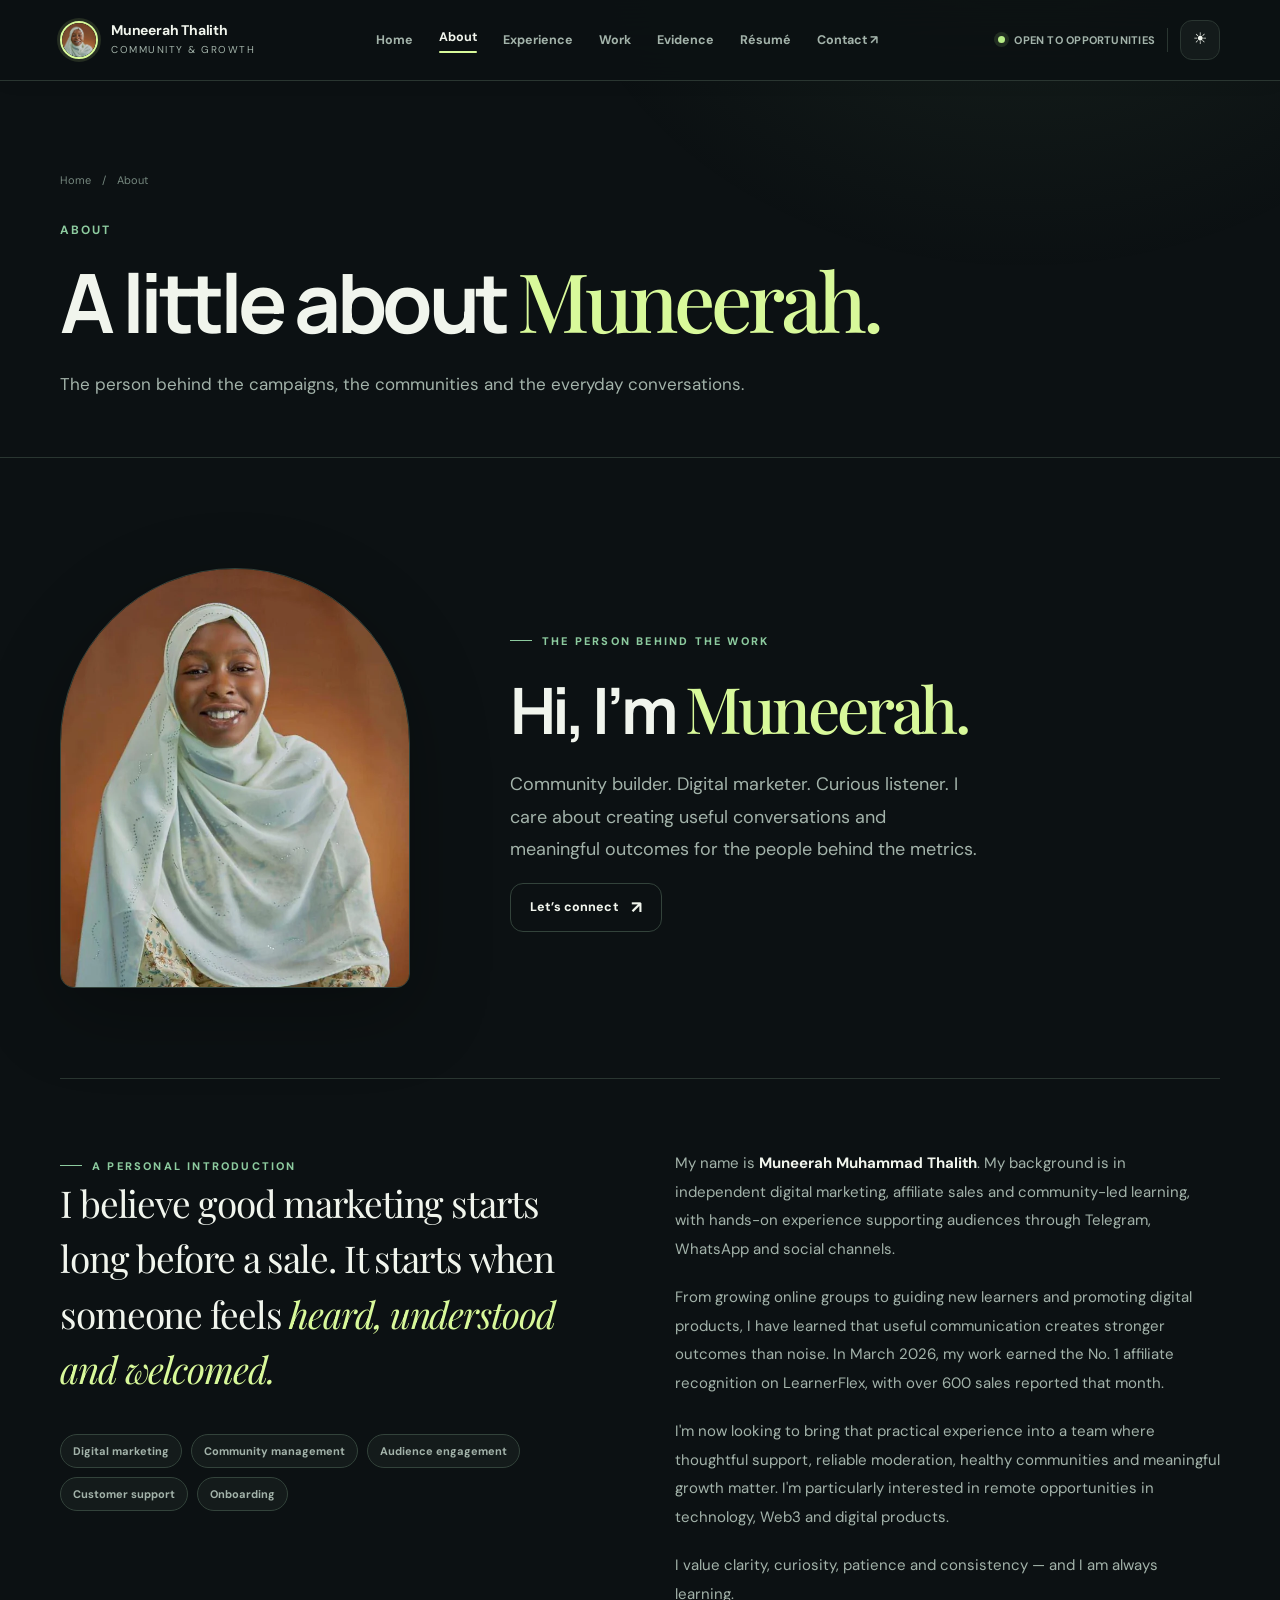
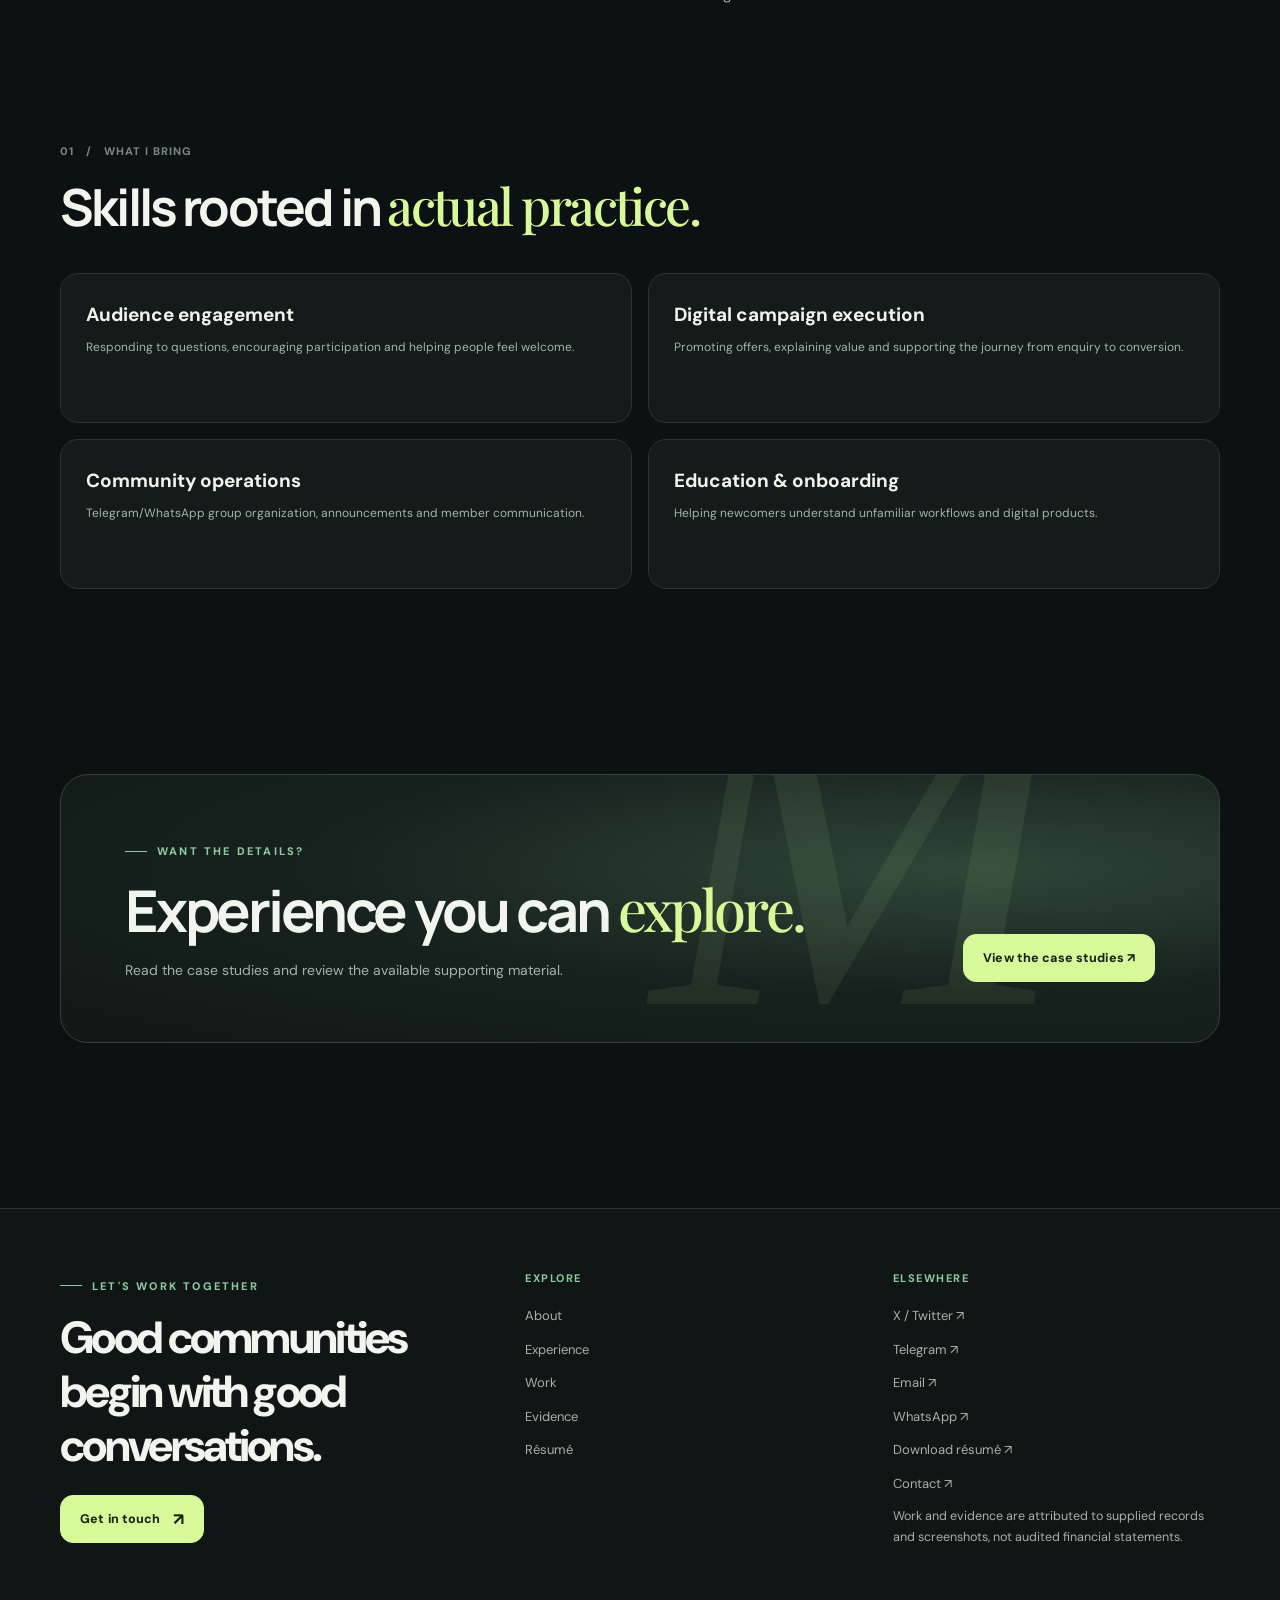
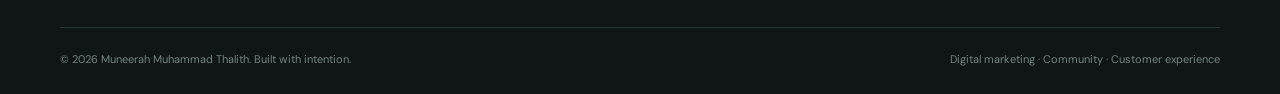
==== about/index.html @ 428f761d "feat: publish Muneerah portfolio with photo identity, contact details and evidence studio" ====
<!doctype html><html lang="en"><head><meta charset="utf-8"><meta name="viewport" content="width=device-width,initial-scale=1"><meta name="description" content="About Muneerah Muhammad Thalith, a community builder and digital marketer based in Nigeria."><meta name="theme-color" content="#0c1113"><meta name="author" content="Muneerah Muhammad Thalith"><link rel="canonical" href="https://muneerah-cv.vercel.app/about/"><meta property="og:title" content="About"><meta property="og:description" content="About Muneerah Muhammad Thalith, a community builder and digital marketer based in Nigeria."><meta property="og:type" content="website"><meta property="og:image" content="https://muneerah-cv.vercel.app/assets/media/muneerah-hero.webp"><meta name="twitter:card" content="summary_large_image"><meta name="twitter:site" content="@Dneerah_"><title>About · Muneerah Muhammad Thalith</title><link rel="icon" href="../assets/favicon-48.png" sizes="48x48" type="image/png"><link rel="icon" href="../assets/favicon-32.png" sizes="32x32" type="image/png"><link rel="apple-touch-icon" href="../assets/apple-touch-icon.png"><link rel="stylesheet" href="../assets/site.css"><script>(function(){try{var t=localStorage.getItem('muneerah-theme');if(t==='light'||t==='dark')document.documentElement.dataset.theme=t;}catch(e){}})()</script></head><body class=""><a class="skip" href="#main">Skip to content</a><header class="site-header"><nav class="nav container" aria-label="Main navigation"><a class="brand" href="../" aria-label="Muneerah, home"><span class="brand-icon"><img src="../assets/media/muneerah-avatar.webp" width="38" height="38" alt=""></span><span class="brand-copy"><strong>Muneerah Thalith</strong><span>Community & growth</span></span></a><div class="nav-links" id="menu-links" data-nav-links><a href="../" class="" >Home</a><a href="../about/" class="active" aria-current=page>About</a><a href="../experience/" class="" >Experience</a><a href="../work/" class="" >Work</a><a href="../evidence/" class="" >Evidence</a><a href="../resume/" class="" >Résumé</a><a href="../contact/">Contact ↗</a></div><div class="nav-actions"><span class="availability"><i class="dot" aria-hidden="true"></i> OPEN TO OPPORTUNITIES</span><span class="mini-divider"></span><button type="button" class="theme-toggle" aria-label="Switch theme" data-theme-toggle>☀</button><button type="button" class="menu-toggle" aria-label="Toggle navigation" aria-expanded="false" aria-controls="menu-links" data-menu-toggle>☰</button></div></nav></header><main id="main"><section class="page-head"><div class="container"><div class="breadcrumbs"><a href="../">Home</a><span>/</span><span>About</span></div><div class="page-kicker">About</div><h1>A little about <span class="serif highlight">Muneerah.</span></h1><p>The person behind the campaigns, the communities and the everyday conversations.</p></div></section><section class="section container"><div class="about-portrait-intro reveal"><img src="../assets/media/muneerah-portrait.webp" width="640" height="960" loading="lazy" alt="Muneerah Muhammad Thalith smiling in a light-colored hijab"><div><span class="eyebrow">The person behind the work</span><h2>Hi, I’m <span class="serif highlight">Muneerah.</span></h2><p>Community builder. Digital marketer. Curious listener. I care about creating useful conversations and meaningful outcomes for the people behind the metrics.</p><a href="../contact/" class="btn btn-ghost">Let’s connect <span class="arr">↗</span></a></div></div><div class="story-grid"><div class="reveal"><div class="eyebrow">A personal introduction</div><p class="story-large">I believe good marketing starts long before a sale. It starts when someone feels <em class="highlight">heard, understood and welcomed.</em></p><div class="pill-list"><span class="pill">Digital marketing</span><span class="pill">Community management</span><span class="pill">Audience engagement</span><span class="pill">Customer support</span><span class="pill">Onboarding</span></div></div><div class="story-text reveal"><p>My name is <strong style="color:var(--ink)">Muneerah Muhammad Thalith</strong>. My background is in independent digital marketing, affiliate sales and community-led learning, with hands-on experience supporting audiences through Telegram, WhatsApp and social channels.</p><p>From growing online groups to guiding new learners and promoting digital products, I have learned that useful communication creates stronger outcomes than noise. In March 2026, my work earned the No. 1 affiliate recognition on LearnerFlex, with over 600 sales reported that month.</p><p>I'm now looking to bring that practical experience into a team where thoughtful support, reliable moderation, healthy communities and meaningful growth matter. I'm particularly interested in remote opportunities in technology, Web3 and digital products.</p><p>I value clarity, curiosity, patience and consistency — and I am always learning.</p></div></div></section><section class="container section" style="padding-top:0"><div class="section-head reveal"><div><span class="section-index">01 &nbsp; / &nbsp; WHAT I BRING</span><h2>Skills rooted in <span class="serif highlight">actual practice.</span></h2></div></div><div class="fact-grid"><div class="fact reveal"><strong>Audience engagement</strong><p>Responding to questions, encouraging participation and helping people feel welcome.</p></div><div class="fact reveal"><strong>Digital campaign execution</strong><p>Promoting offers, explaining value and supporting the journey from enquiry to conversion.</p></div><div class="fact reveal"><strong>Community operations</strong><p>Telegram/WhatsApp group organization, announcements and member communication.</p></div><div class="fact reveal"><strong>Education & onboarding</strong><p>Helping newcomers understand unfamiliar workflows and digital products.</p></div></div></section><section class="section-tight container"><div class="banner reveal"><div><span class="eyebrow">Want the details?</span><h2>Experience you can <span class="serif highlight">explore.</span></h2><p>Read the case studies and review the available supporting material.</p></div><a href="../work/" class="btn btn-primary" >View the case studies ↗</a></div></section></main><footer class="site-footer"><div class="container"><div class="footer-top"><div><span class="eyebrow">Let's work together</span><div class="footer-big">Good communities begin with good conversations.</div><a href="../contact/" class="btn btn-primary" >Get in touch <span class="arr">↗</span></a></div><div class="footer-column"><strong>Explore</strong><a href="../about/">About</a><a href="../experience/">Experience</a><a href="../work/">Work</a><a href="../evidence/">Evidence</a><a href="../resume/">Résumé</a></div><div class="footer-column"><strong>Elsewhere</strong><a href="https://x.com/Dneerah_" target="_blank" rel="noopener noreferrer">X / Twitter ↗</a><a href="https://t.me/DNeerah" target="_blank" rel="noopener noreferrer">Telegram ↗</a><a href="mailto:contact@muneerah.page">Email ↗</a><a href="https://wa.me/2347049001254" target="_blank" rel="noopener noreferrer">WhatsApp ↗</a><a href="../assets/Muneerah-Muhammad-Thalith-Resume.pdf" download>Download résumé ↗</a><a href="../contact/">Contact ↗</a><p class="small">Work and evidence are attributed to supplied records and screenshots, not audited financial statements.</p></div></div><div class="footer-bottom"><span>© 2026 Muneerah Muhammad Thalith. Built with intention.</span><span>Digital marketing · Community · Customer experience</span></div></div></footer><script src="../assets/site.js" defer></script></body></html>
---- assets/site.css ----
@import url('https://fonts.googleapis.com/css2?family=DM+Sans:wght@400;500;600;700&family=Manrope:wght@400;500;600;700;800&family=Playfair+Display:ital,wght@0,500;0,600;1,500&display=swap');
:root{--bg:#0c1113;--panel:#141b1b;--panel2:#182221;--border:#2a3631;--border2:#33433b;--ink:#f1f5ed;--muted:#a3b3aa;--soft:#75877e;--mint:#d8f99a;--mint2:#8dcb9f;--mint-dark:#233327;--shadow:0 24px 80px rgba(0,0,0,.27);--r:22px;--max:1160px; color-scheme:dark}
:root[data-theme=light]{--bg:#f5f6f1;--panel:#fff;--panel2:#edf0e9;--border:#dfe6db;--border2:#cddacf;--ink:#1a2720;--muted:#506358;--soft:#65746b;--mint:#416c3d;--mint2:#547b5b;--mint-dark:#e5f1db;--shadow:0 20px 65px rgba(28,46,31,.07);color-scheme:light}
*{box-sizing:border-box}html{scroll-behavior:smooth}body{margin:0;background:var(--bg);color:var(--ink);font-family:'DM Sans',sans-serif;font-size:15.5px;line-height:1.65;-webkit-font-smoothing:antialiased;overflow-x:hidden}body::before{position:fixed;content:'';pointer-events:none;inset:0;z-index:-1;background:radial-gradient(ellipse 700px 550px at 80% -100px,rgba(135,194,124,.085),transparent 68%)}a{color:inherit;text-decoration:none}button,input,textarea{font:inherit}button{cursor:pointer}::selection{background:var(--mint);color:#182217}img{max-width:100%;display:block}button:focus-visible,a:focus-visible,input:focus-visible,textarea:focus-visible{outline:2px solid var(--mint);outline-offset:4px}.container{width:min(var(--max),calc(100% - 64px));margin:0 auto}.skip{position:absolute;transform:translateY(-140px);background:var(--mint);color:#142016;padding:12px 18px;z-index:99}.skip:focus{transform:translateY(0)}
.site-header{position:sticky;top:0;z-index:40;backdrop-filter:blur(22px);-webkit-backdrop-filter:blur(22px);background:color-mix(in srgb,var(--bg) 89%,transparent);border-bottom:1px solid var(--border)}.nav{height:80px;display:flex;align-items:center;justify-content:space-between;gap:24px}.brand{display:inline-flex;align-items:center;gap:13px;white-space:nowrap}.brand-icon{width:38px;height:38px;display:grid;place-items:center;background:var(--mint);color:#11190f;border-radius:11px;font-family:Georgia,serif;font-style:italic;font-weight:bold;font-size:27px;line-height:1}.brand-copy strong{display:block;font-size:14px;letter-spacing:-.2px;line-height:1.25}.brand-copy span{display:block;font-size:10px;color:var(--muted);letter-spacing:1.5px;text-transform:uppercase;margin-top:3px}.nav-links{display:flex;align-items:center;gap:26px}.nav-links a{color:var(--muted);font-size:12.5px;font-weight:700;transition:.25s}.nav-links a:hover,.nav-links a.active{color:var(--ink)}.nav-links a.active::after{content:'';display:block;height:2px;background:var(--mint);border-radius:10px;margin-top:3px}.nav-actions{display:flex;align-items:center;gap:12px}.theme-toggle,.menu-toggle{border:1px solid var(--border);background:var(--panel);color:var(--ink);height:40px;width:40px;display:grid;place-items:center;border-radius:12px;transition:.25s}.theme-toggle:hover,.menu-toggle:hover{border-color:var(--mint)}.menu-toggle{display:none}.availability{display:inline-flex;align-items:center;gap:9px;color:var(--muted);font-size:11px;font-weight:700;letter-spacing:.02em}.availability .dot{width:7px;height:7px;border-radius:50%;background:#b7ec87;box-shadow:0 0 0 4px rgba(177,231,129,.13)}.mini-divider{height:24px;width:1px;background:var(--border)}
.btn{display:inline-flex;align-items:center;justify-content:center;gap:12px;border-radius:13px;padding:13px 19px;min-height:47px;font-weight:800;font-size:12.5px;letter-spacing:.01em;border:1px solid var(--border);transition:transform .22s,border-color .22s,background .22s;white-space:nowrap}.btn:hover{transform:translateY(-2px)}.btn-primary{background:var(--mint);color:#172416;border-color:var(--mint)}.btn-ghost{background:transparent;color:var(--ink);border-color:var(--border2)}.btn-quiet{padding:8px 0;border:0;min-height:auto;color:var(--mint);background:none}.arr{font-size:17px;line-height:1}.eyebrow{font-size:11px;text-transform:uppercase;letter-spacing:2.2px;color:var(--mint2);font-weight:800;display:inline-flex;gap:10px;align-items:center}.eyebrow::before{content:'';width:22px;height:1px;background:currentColor}.num{font-variant-numeric:tabular-nums}.serif{font-family:'Playfair Display',Georgia,serif;font-weight:500;letter-spacing:-.05em}.dim{color:var(--muted)}.small{font-size:12.5px}.muted{color:var(--muted)}.stroke{border:1px solid var(--border)}.divider{height:1px;background:var(--border);width:100%}
h1,h2,h3,h4,p{margin-top:0}h1,h2,h3,h4{line-height:1.13;font-family:'Manrope',sans-serif;letter-spacing:-.055em;font-weight:700}h1{font-size:clamp(50px,7vw,102px)}h2{font-size:clamp(31px,4vw,54px)}h3{font-size:24px}p{color:var(--muted)}.section{padding:110px 0}.section-tight{padding:75px 0}.section-head{display:flex;align-items:end;justify-content:space-between;gap:24px;margin-bottom:37px}.section-head h2{margin:13px 0 0;max-width:690px}.section-head p{margin-bottom:0;max-width:350px}.section-index{font-size:11px;color:var(--soft);letter-spacing:1px;font-weight:800}.highlight{color:var(--mint)}
.hero{padding:70px 0 75px;position:relative}.hero-grid{display:grid;grid-template-columns:minmax(0,1.13fr) minmax(350px,.87fr);align-items:center;gap:70px}.hero-tag{display:inline-flex;align-items:center;gap:12px;background:var(--panel);border:1px solid var(--border);border-radius:999px;padding:9px 14px;font-size:11px;font-weight:700;color:var(--muted);margin-bottom:28px}.hero-tag .star{color:var(--mint);font-size:16px}.hero h1{margin:0 0 25px;max-width:730px;letter-spacing:-.078em;line-height:1.08}.hero h1 .serif{font-style:italic;font-weight:500}.hero p{font-size:17px;max-width:570px;line-height:1.8;margin:0 0 30px}.hero-cta{display:flex;flex-wrap:wrap;gap:12px}.hero-foot{display:flex;align-items:center;flex-wrap:wrap;gap:14px;margin-top:43px;color:var(--soft);font-size:11px;font-weight:700;letter-spacing:.04em}.hero-foot .line{width:35px;height:1px;background:var(--border2)}.hero-art{min-height:570px;position:relative;padding:20px 0 15px}.hero-frame{position:relative;height:490px;margin:35px auto 0;width:min(100%,430px);border-radius:240px 240px 21px 21px;border:1px solid var(--border2);background:radial-gradient(ellipse 70% 75% at 50% 30%,#334339 0%,#1e2a25 55%,#131b19 100%);overflow:hidden;box-shadow:var(--shadow)}:root[data-theme=light] .hero-frame{background:radial-gradient(ellipse 70% 80% at 50% 20%,#e2ede0,#cddfd1 80%)}.hero-frame:before{content:'';width:280px;height:280px;border:1px solid rgba(212,243,189,.16);border-radius:50%;position:absolute;left:50%;top:12%;transform:translateX(-50%)}.hero-frame:after{content:'';width:440px;height:440px;border:1px solid rgba(212,243,189,.1);border-radius:50%;position:absolute;left:50%;top:-2%;transform:translateX(-50%)}.art-monogram{position:absolute;left:50%;top:28%;transform:translate(-50%,-50%);font-family:Georgia,serif;font-size:285px;font-style:italic;letter-spacing:-30px;color:#cfefa3;text-shadow:0 18px 70px #151e1790;line-height:1}.hero-frame .art-caption{position:absolute;bottom:0;left:0;right:0;padding:72px 30px 32px;background:linear-gradient(transparent,#0b1717e8);z-index:3;color:white}.art-caption .art-label{font-size:10px;text-transform:uppercase;letter-spacing:2px;font-weight:800;color:#c2e3af}.art-caption b{text-align:right;margin-left:auto;font-size:30px;line-height:1.25;font-family:'Playfair Display',serif;font-weight:500;display:block;max-width:270px;margin-top:8px}.float-proof,.float-number{position:absolute;z-index:5;background:color-mix(in srgb,var(--panel) 97%,transparent);border:1px solid var(--border2);box-shadow:var(--shadow);border-radius:16px;padding:15px 18px}.float-proof{right:-18px;top:20px;width:195px}.float-number{bottom:-15px;left:-30px;width:190px}.float-proof span,.float-number span{display:block;font-size:9px;letter-spacing:1px;text-transform:uppercase;color:var(--muted);font-weight:800}.float-proof strong,.float-number strong{font-size:33px;line-height:1.25;font-weight:800;letter-spacing:-2px;display:block;color:var(--ink)}.float-proof small,.float-number small{display:block;font-size:10px;color:var(--soft)}
.stats-bar{display:grid;grid-template-columns:repeat(4,1fr);background:var(--panel);border:1px solid var(--border);border-radius:20px;overflow:hidden}.stat{padding:24px 26px;min-height:132px;border-right:1px solid var(--border)}.stat:last-child{border-right:0}.stat strong{font-size:35px;color:var(--ink);line-height:1.25;font-family:'Manrope',sans-serif;letter-spacing:-2px;display:block}.stat span{color:var(--muted);font-size:12px;display:block;margin-top:8px}.stat sup{color:var(--mint);font-size:12px;margin-left:4px}.stat .tip{color:var(--soft);font-size:10px;margin-top:3px}.pill-list{display:flex;gap:9px;flex-wrap:wrap}.pill{border:1px solid var(--border2);background:var(--panel);border-radius:99px;padding:7px 12px;color:var(--muted);font-size:11px;font-weight:700}.service-grid{display:grid;grid-template-columns:repeat(3,1fr);gap:15px}.service{background:var(--panel);border:1px solid var(--border);border-radius:var(--r);padding:29px;min-height:242px;transition:.25s}.service:hover{transform:translateY(-3px);border-color:var(--border2)}.service-icon{font-size:27px;color:var(--mint);font-weight:400;margin-bottom:23px}.service h3{font-size:20px;margin:0 0 10px}.service p{font-size:13px;margin:0}.service .n{font-size:10px;color:var(--soft);margin-top:27px;display:block}
.work-grid{display:grid;grid-template-columns:repeat(3,1fr);gap:17px}.project{background:var(--panel);border:1px solid var(--border);border-radius:22px;overflow:hidden;transition:.25s;display:block}.project:hover{border-color:var(--mint2);transform:translateY(-4px)}.project-visual{height:245px;position:relative;overflow:hidden;background:radial-gradient(circle at 65% 40%,#3b5646,#1c2824 70%);display:flex;align-items:center;justify-content:center}.project-visual .ghost-word{font-family:'Playfair Display',serif;font-size:clamp(58px,6vw,110px);letter-spacing:-.08em;color:rgba(215,247,157,.85);font-style:italic;white-space:nowrap}.project-visual .corner{position:absolute;top:16px;left:16px;background:#0c1514a8;border:1px solid #a6c4aa50;color:#e6f5dc;border-radius:30px;padding:5px 12px;font-size:9px;text-transform:uppercase;letter-spacing:1px;font-weight:700}.project-visual img{width:100%;height:100%;object-fit:cover;object-position:center 21%;filter:saturate(.83)}.project-visual.pale{background:linear-gradient(130deg,#dfebd6,#a1b7a7)}.project-visual.pale .ghost-word{color:#34473b}.project-visual.ink{background:radial-gradient(ellipse at 48% 30%,#324055,#15202c 75%)}.project-visual.ink .ghost-word{color:#bfd9f2}.project-body{padding:24px}.project-body h3{font-size:21px;margin:6px 0 10px}.project-body p{font-size:12.5px;line-height:1.7;min-height:64px;margin:0}.project-foot{display:flex;justify-content:space-between;gap:8px;align-items:center;margin-top:24px;font-size:10px;color:var(--muted);border-top:1px solid var(--border);padding-top:15px}.project-foot strong{font-size:13px;color:var(--mint)}.project-type{font-size:10px;letter-spacing:1.5px;color:var(--mint2);text-transform:uppercase;font-weight:800}
.timeline{border-top:1px solid var(--border)}.timeline-item{display:grid;grid-template-columns:170px 1fr 28px;gap:30px;padding:32px 0;border-bottom:1px solid var(--border)}.timeline-item .period{font-size:12px;color:var(--soft);margin-top:6px}.timeline-item h3{margin:0 0 7px;font-size:22px}.timeline-item p{margin:0 0 10px;font-size:13.5px;max-width:720px}.timeline-item .org{font-size:11px;color:var(--mint2);font-weight:800;letter-spacing:1px;text-transform:uppercase;margin-bottom:7px}.timeline-item .chev{font-size:19px;color:var(--soft)}
.banner{position:relative;border:1px solid var(--border2);border-radius:28px;overflow:hidden;background:radial-gradient(ellipse at 78% 35%,#314538 0%,#17221e 50%,#101816 100%);padding:60px 64px;display:flex;justify-content:space-between;gap:26px;align-items:end}.banner::before{content:'M';position:absolute;right:13%;top:-190px;color:rgba(219,250,165,.065);font-family:Georgia,serif;font-style:italic;font-size:500px;line-height:1;pointer-events:none}.banner>div{position:relative;z-index:1}.banner h2{max-width:680px;margin:16px 0;font-size:clamp(37px,4.5vw,61px)}.banner p{margin:0;max-width:580px;font-size:14px}.banner .btn{position:relative;z-index:2;flex-shrink:0}
.page-head{padding:90px 0 58px;border-bottom:1px solid var(--border);position:relative}.breadcrumbs{display:flex;align-items:center;gap:11px;font-size:11px;color:var(--soft);margin-bottom:32px}.breadcrumbs a:hover{color:var(--mint)}.page-head h1{font-size:clamp(44px,6.4vw,85px);margin:12px 0 20px;max-width:900px}.page-head p{font-size:17px;max-width:690px;margin:0;line-height:1.8}.page-head .page-kicker{color:var(--mint2);font-size:12px;letter-spacing:2px;font-weight:700;text-transform:uppercase}
.story-grid{display:grid;grid-template-columns:1fr 1fr;gap:70px;align-items:start}.story-large{font-size:clamp(24px,3vw,37px);font-family:'Playfair Display',serif;line-height:1.5;color:var(--ink);letter-spacing:-.03em}.story-text p{font-size:15px;line-height:1.9;margin-bottom:20px}.fact-grid{display:grid;grid-template-columns:repeat(2,1fr);gap:16px}.fact{border:1px solid var(--border);background:var(--panel);padding:25px;border-radius:18px;min-height:150px}.fact strong{font-size:19px;display:block;margin-bottom:8px}.fact p{font-size:12px;margin:0}.process{display:grid;grid-template-columns:repeat(4,1fr);gap:14px}.process .step{border-top:1px solid var(--border2);padding:25px 15px 20px 0}.process .step .count{font-size:11px;color:var(--mint);font-weight:800}.process .step h3{font-size:19px;margin:26px 0 12px}.process .step p{font-size:12px}.case-layout{display:grid;grid-template-columns:minmax(0,1fr) 275px;gap:70px;align-items:start}.case-main h2{font-size:30px;margin:32px 0 13px}.case-main h2:first-child{margin-top:0}.case-main p{font-size:15px;line-height:1.9}.case-aside{position:sticky;top:115px;background:var(--panel);border:1px solid var(--border);border-radius:19px;padding:24px}.case-aside dt{font-size:10px;text-transform:uppercase;color:var(--soft);letter-spacing:1.4px;font-weight:800;margin-top:22px}.case-aside dt:first-child{margin:0}.case-aside dd{margin:4px 0 0;font-size:13px;color:var(--ink)}.case-figure{margin:28px 0;background:var(--panel);border:1px solid var(--border);border-radius:20px;padding:14px;max-width:680px}.case-figure img{max-height:520px;object-fit:contain;margin:auto;border-radius:10px}.case-figure figcaption{font-size:11px;color:var(--soft);padding:11px 6px 2px}.insight{background:var(--panel2);border-left:3px solid var(--mint);border-radius:0 15px 15px 0;padding:21px 25px;margin:28px 0;font-size:14px;color:var(--ink)}
.filter-bar{display:flex;gap:8px;flex-wrap:wrap;margin-bottom:29px}.filter{border:1px solid var(--border);border-radius:11px;background:var(--panel);padding:9px 16px;font-size:12px;font-weight:800;color:var(--muted)}.filter[aria-pressed=true]{background:var(--mint);color:#172313;border-color:var(--mint)}.evidence-grid{display:grid;grid-template-columns:repeat(3,1fr);gap:17px}.evidence-card{overflow:hidden;border:1px solid var(--border);border-radius:20px;background:var(--panel);transition:.24s}.evidence-card:hover{transform:translateY(-3px);border-color:var(--mint2)}.evidence-card[hidden]{display:none}.evidence-art{height:258px;background:#222e2a;overflow:hidden;display:grid;place-items:center}.evidence-art img{width:100%;height:100%;object-fit:cover;object-position:center 22%}.evidence-art.contain img{object-fit:contain;padding:12px}.evidence-description{padding:19px}.evidence-description h3{font-size:17px;margin:6px 0}.evidence-description p{font-size:12px;line-height:1.7;min-height:41px;margin-bottom:12px}.evidence-description a{font-size:11px;color:var(--mint);font-weight:800}.lightbox{border:none;padding:0;background:rgba(7,16,13,.92);width:100vw;height:100vh;max-width:100vw;max-height:100vh;color:white}.lightbox::backdrop{background:rgba(5,11,10,.88)}.lightbox .lightbox-inner{display:grid;place-items:center;min-height:100%;padding:30px 20px}.lightbox img{width:auto;max-width:calc(100vw - 40px);height:auto;max-height:78vh;object-fit:contain}.lightbox .close{position:fixed;top:18px;right:24px;font-size:24px;background:#1b2d27;color:#fff;border:1px solid #456054;border-radius:12px;width:43px;height:43px}
.resume-grid{display:grid;grid-template-columns:minmax(0,1fr) 275px;gap:50px}.resume-panel{border:1px solid var(--border);border-radius:21px;padding:44px;background:var(--panel)}.resume-panel h2{font-size:30px;margin:0 0 7px}.resume-panel h3{font-size:16px;letter-spacing:-.02em}.resume-panel p{font-size:13px}.resume-block{padding:24px 0;border-bottom:1px solid var(--border)}.resume-block:last-child{border:0;padding-bottom:0}.resume-block .block-label{font-size:10px;letter-spacing:1.8px;color:var(--mint2);text-transform:uppercase;font-weight:800;margin-bottom:12px;display:block}.resume-list{margin:12px 0;padding-left:19px;color:var(--muted);font-size:13px;line-height:1.9}.resume-aside{position:sticky;top:114px}.resume-aside .aside-panel{background:var(--panel);border:1px solid var(--border);border-radius:19px;padding:24px}.resume-aside p{font-size:12px}.resume-aside .btn{width:100%;margin-bottom:10px}.resume-aside .notice{font-size:11px;color:var(--soft);margin-top:12px}.contact-layout{display:grid;grid-template-columns:1fr 1fr;gap:50px}.contact-options{display:grid;gap:13px}.contact-option{display:flex;justify-content:space-between;align-items:center;gap:15px;border:1px solid var(--border);background:var(--panel);padding:24px;border-radius:17px}.contact-option h3{font-size:18px;margin:0 0 6px}.contact-option p{font-size:12px;margin:0}.contact-option .arrow{color:var(--mint);font-size:24px}.card-form{background:var(--panel);border:1px solid var(--border);padding:30px;border-radius:22px}.field{display:flex;flex-direction:column;gap:7px;margin-bottom:17px}.field label{font-weight:700;font-size:12px}.field input,.field textarea{background:var(--bg);border:1px solid var(--border);border-radius:10px;padding:13px 14px;color:var(--ink);width:100%}.field textarea{resize:vertical;min-height:132px}.field-note{font-size:11px;color:var(--soft)}.copy-note{font-size:11px;color:var(--mint);min-height:18px;margin-top:10px}
.site-footer{border-top:1px solid var(--border);padding:60px 0 26px;margin-top:90px;background:color-mix(in srgb,var(--panel) 55%,transparent)}.footer-top{display:grid;grid-template-columns:1.3fr 1fr 1fr;gap:40px;padding-bottom:67px}.footer-big{font-size:45px;line-height:1.2;letter-spacing:-.06em;font-weight:800;max-width:360px;margin:16px 0 22px}.footer-column strong{font-size:11px;letter-spacing:1.5px;text-transform:uppercase;color:var(--mint2);display:block;margin-bottom:18px}.footer-column a{font-size:13px;color:var(--muted);display:block;margin-bottom:12px}.footer-column a:hover{color:var(--mint)}.footer-bottom{padding-top:22px;border-top:1px solid var(--border);display:flex;justify-content:space-between;gap:25px;color:var(--soft);font-size:11px}.footer-bottom a:hover{color:var(--ink)}
.reveal{opacity:1;transform:none;transition:opacity .68s,transform .68s}.reveal.visible{opacity:1;transform:none}.anchor{scroll-margin-top:110px}
@media(max-width:1040px){.nav-links{gap:15px}.availability{display:none}.hero-grid{gap:30px}.hero h1{font-size:clamp(55px,6.7vw,90px)}.float-proof{right:-12px}.float-number{left:-12px}}
@media(max-width:840px){.container{width:min(var(--max),calc(100% - 38px))}.nav{height:68px}.nav-links{display:none;position:absolute;top:68px;left:0;right:0;background:var(--bg);border-bottom:1px solid var(--border);padding:18px 22px 25px;flex-direction:column;align-items:stretch;gap:0;box-shadow:var(--shadow)}.nav-links.is-open{display:flex}.nav-links a{padding:11px 5px}.nav-links a.active::after{display:none}.menu-toggle{display:grid}.nav-actions .mini-divider{display:none}.hero-grid{grid-template-columns:1fr}.hero{padding:62px 0 47px}.hero h1{font-size:clamp(55px,10.5vw,88px);max-width:760px}.hero-art{display:none}.stats-bar{grid-template-columns:repeat(2,1fr)}.stat:nth-child(2){border-right:0}.stat:nth-child(-n+2){border-bottom:1px solid var(--border)}.work-grid{grid-template-columns:repeat(2,1fr)}.service-grid{grid-template-columns:repeat(2,1fr)}.process{grid-template-columns:repeat(2,1fr)}.story-grid,.contact-layout,.resume-grid,.case-layout{grid-template-columns:1fr;gap:30px}.resume-aside,.case-aside{position:static}.footer-top{grid-template-columns:1.2fr 1fr}.footer-column:last-child{grid-column:1/-1}.evidence-grid{grid-template-columns:repeat(2,1fr)}.section{padding:77px 0}.banner{padding:48px 35px}.banner h2{font-size:40px}.page-head{padding:70px 0 50px}}
@media(max-width:580px){body{font-size:14px}.brand-copy strong{font-size:12px}.brand-copy span{font-size:8px}.brand-icon{width:34px;height:34px;font-size:23px}.nav-actions{gap:8px}.theme-toggle,.menu-toggle{width:36px;height:36px}.hero{padding:43px 0}.hero-tag{font-size:9px}.hero h1{font-size:clamp(49px,13vw,71px);line-height:1.04;letter-spacing:-.075em;margin-bottom:22px}.hero p{font-size:15px;line-height:1.8}.hero-cta .btn{flex:1;padding:12px 13px;font-size:11px}.hero-foot{margin-top:25px;font-size:10px}.stats-bar{border-radius:15px}.stat{padding:22px 16px;min-height:112px}.stat strong{font-size:31px}.stat span{font-size:10.5px}.section{padding:64px 0}.section-tight{padding:52px 0}.section-head{align-items:start;flex-direction:column;gap:12px;margin-bottom:25px}.section-head h2{font-size:36px}.section-head p{font-size:13px}.work-grid,.service-grid,.process,.evidence-grid,.fact-grid{grid-template-columns:1fr}.project-visual{height:240px}.project-body{padding:21px}.service{min-height:unset}.timeline-item{grid-template-columns:1fr 20px;gap:10px;padding:25px 0}.timeline-item .period{grid-column:1/-1}.timeline-item h3{font-size:18px}.banner{padding:35px 25px;align-items:start;flex-direction:column;border-radius:19px}.banner h2{font-size:37px}.page-head{padding:50px 0 38px}.page-head h1{font-size:clamp(43px,11vw,62px)}.page-head p{font-size:15px}.story-large{font-size:27px}.resume-panel{padding:24px 20px}.resume-panel h2{font-size:24px}.contact-option{padding:19px}.card-form{padding:22px}.footer-top{grid-template-columns:1fr;gap:20px;padding-bottom:42px}.footer-column:last-child{grid-column:initial}.footer-big{font-size:37px}.site-footer{padding-top:45px;margin-top:60px}.footer-bottom{flex-direction:column;gap:5px}.case-figure{margin:24px -5px}.case-aside{padding:18px}.evidence-art{height:290px}}
@media(prefers-reduced-motion:reduce){*,*:before,*:after{scroll-behavior:auto!important;transition:none!important;animation:none!important}.reveal{opacity:1;transform:none}}
@media print{.site-header,.site-footer,.resume-aside,.banner,.breadcrumbs,.hero-cta,.no-print{display:none!important}body{background:white;color:#111;font-size:11pt}p,.dim,.muted,.resume-list{color:#333!important}.container{width:100%!important}.page-head{padding:0 0 20px}.page-head h1{font-size:28pt}.resume-grid{display:block}.resume-panel{padding:0;border:0;background:white}.resume-block{break-inside:avoid}.section{padding:30px 0}.resume-panel h2{font-size:19pt}}

/* Portrait-led identity pass, 2026 */
.hero-portrait{position:absolute;inset:0;width:100%;height:100%;object-fit:cover;object-position:center 32%;filter:saturate(.91)}
.hero-frame:before,.hero-frame:after{content:none}
.hero-frame{background:#5a3428;isolation:isolate}
.hero-frame .art-caption{background:linear-gradient(transparent,rgba(6,22,17,.92));padding-top:112px}
.hero-art .float-proof,.hero-art .float-number{backdrop-filter:blur(10px)}
.about-portrait-intro{display:grid;grid-template-columns:minmax(260px,350px) 1fr;align-items:center;gap:clamp(35px,8vw,100px);padding:0 0 90px;margin-bottom:70px;border-bottom:1px solid var(--border)}
.about-portrait-intro img{width:100%;height:420px;object-fit:cover;object-position:center 28%;border-radius:200px 200px 16px 16px;border:1px solid var(--border2);box-shadow:var(--shadow)}
.about-portrait-intro h2{font-size:clamp(36px,5vw,74px);margin:22px 0}
.about-portrait-intro p{max-width:470px;font-size:18px;line-height:1.8}
.resume-intro{display:flex;align-items:center;gap:18px;margin-bottom:8px}
.resume-intro img{width:78px;height:78px;object-fit:cover;object-position:center 27%;border-radius:18px;border:1px solid var(--border2)}
.resume-intro h2{margin:8px 0 0}
.resume-aside .btn{width:100%;margin-bottom:9px;white-space:normal;text-align:center}
.contact-portrait{display:flex;gap:16px;align-items:center;padding:18px 0 26px;margin-bottom:24px;border-bottom:1px solid var(--border)}
.contact-portrait img{border-radius:50%;width:86px;height:86px;object-fit:cover;object-position:center 25%;border:2px solid var(--border2)}
.contact-portrait p{margin:6px 0 0;font-size:13px}
@media(max-width:840px){.hero-art{display:block;min-height:425px;max-width:490px;margin:3px auto 10px;width:100%;padding:0}.hero-frame{height:380px;width:min(83%,340px);margin:12px auto 0}.float-proof{right:0;top:0}.float-number{left:0;bottom:6px}.about-portrait-intro{grid-template-columns:1fr 1.2fr;gap:26px}}
@media(max-width:580px){.hero-art{min-height:365px;margin-top:3px}.hero-frame{height:330px;width:74%;border-radius:170px 170px 19px 19px}.hero-frame .art-caption{padding:67px 16px 20px}.art-caption b{font-size:20px}.hero-art .float-proof,.hero-art .float-number{width:138px;padding:11px}.float-proof strong,.float-number strong{font-size:25px}.float-proof span,.float-number span{font-size:8px}.about-portrait-intro{display:flex;flex-direction:column;align-items:stretch;margin-bottom:45px;padding-bottom:48px}.about-portrait-intro img{height:400px;max-width:320px;margin:auto}.resume-intro img{height:60px;width:60px}.resume-intro{gap:12px}.resume-intro h2{font-size:24px}}
@media print{.resume-intro img{display:none}}

/* 2026 portfolio refinement: photo identity, soft ambiance, proof-led interactions */
.brand-icon{background:transparent;overflow:hidden;border:2px solid var(--mint);border-radius:50%;box-shadow:0 0 0 3px color-mix(in srgb,var(--mint) 12%,transparent)}
.brand-icon img{display:block;width:100%;height:100%;object-fit:cover;object-position:center 39%;border-radius:50%}
.site-header{box-shadow:0 2px 20px #00000009}
.hero::before{content:"";position:absolute;top:-120px;right:-30px;width:520px;height:520px;pointer-events:none;background:radial-gradient(circle at 50% 50%,rgba(180,233,134,.07),transparent 68%);filter:blur(26px);animation:ambient-drift 12s ease-in-out infinite alternate}
.hero-frame{transition:transform .55s cubic-bezier(.2,.75,.2,1),box-shadow .55s;will-change:transform}
.hero-art:hover .hero-frame{transform:translateY(-8px);box-shadow:0 25px 72px #0004}
.hero-art .float-proof,.hero-art .float-number{animation:soft-float 7s ease-in-out infinite}
.hero-art .float-number{animation-delay:-2.6s}
.hero-text-link{display:inline-block;margin-top:22px;color:var(--muted);font-size:13px;text-underline-offset:5px}.hero-text-link span{color:var(--mint);font-weight:800;text-decoration:underline}
.service,.project,.evidence-card,.contact-option{position:relative;transition:transform .35s ease,border-color .35s ease,box-shadow .35s ease}
.service:hover,.project:hover,.evidence-card:hover{transform:translateY(-6px)}
.evidence-card:hover{box-shadow:var(--shadow);border-color:var(--border2)}
.evidence-art img{transition:transform .55s cubic-bezier(.2,.75,.2,1)}.evidence-card:hover .evidence-art img{transform:scale(1.025)}
.evidence-action{display:flex;align-items:center;justify-content:space-between;gap:30px;padding:27px 30px;margin-top:30px;border:1px solid var(--border);border-radius:20px;background:var(--panel)}
.evidence-action strong{font-size:19px}.evidence-action p{margin:7px 0 0;font-size:13px;max-width:590px}
.mini-testimonial{display:flex;align-items:center;gap:22px;padding-top:38px;padding-bottom:18px;border-top:1px solid var(--border)}
.mini-testimonial .mini-quote{font-size:68px;font-family:Georgia,serif;color:var(--mint);line-height:.8}.mini-testimonial p{font-size:18px;font-family:Georgia,serif;color:var(--ink);margin:0 0 6px}.mini-testimonial span:not(.mini-quote){font-size:9px;font-weight:700;color:var(--muted);letter-spacing:1.5px}.mini-testimonial a{margin-left:auto;font-size:12px;font-weight:800;color:var(--mint);white-space:nowrap}
.studio-grid{display:grid;grid-template-columns:minmax(0,1.15fr) minmax(280px,.75fr);gap:42px;align-items:start}
.studio-panel,.studio-guide{border:1px solid var(--border);border-radius:23px;padding:33px;background:var(--panel)}
.studio-panel .eyebrow,.studio-guide .eyebrow{color:var(--mint)}
.upload-zone{border:1.5px dashed color-mix(in srgb,var(--mint) 45%,var(--border));border-radius:16px;padding:35px 22px;text-align:center;position:relative;margin:16px 0 25px;background:color-mix(in srgb,var(--mint) 5%,transparent);transition:.2s}
.upload-zone.dragging{background:color-mix(in srgb,var(--mint) 17%,transparent);border-color:var(--mint)}
.upload-zone input[type=file]{position:absolute;inset:0;opacity:0;cursor:pointer;width:100%;height:100%}
.upload-zone strong,.upload-zone span{display:block;pointer-events:none}.upload-zone strong{font-size:18px;color:var(--ink)}.upload-zone span{margin:9px auto 0;font-size:12px;color:var(--muted);max-width:390px}
.studio-preview{margin:0 0 22px;overflow:hidden;border-radius:13px;border:1px solid var(--border);max-height:500px;background:#0c1113}.studio-preview img{display:block;max-height:500px;max-width:100%;width:auto;margin:auto;object-fit:contain}
.studio-label{margin:27px 0 20px}.studio-fields{display:grid;gap:17px;margin-bottom:24px}.studio-fields label{font-size:12px;color:var(--muted);font-weight:750;display:grid;gap:7px}
.studio-fields input,.studio-fields textarea,.studio-fields select{width:100%;font:inherit;color:var(--ink);background:var(--bg);border:1px solid var(--border);border-radius:10px;padding:13px 14px;outline:none;resize:vertical}
.studio-fields input:focus,.studio-fields textarea:focus,.studio-fields select:focus{border-color:var(--mint)}
.studio-guide{position:sticky;top:110px}.studio-guide h3{font-size:27px;letter-spacing:-1px;margin:18px 0}.studio-guide p,.studio-guide li{font-size:14px;line-height:1.8}.studio-guide ol{padding-left:20px;margin:16px 0 28px}.studio-guide li{margin:10px 0}.studio-guide code{font-size:12px;background:var(--bg);padding:3px 5px;border-radius:4px;color:var(--mint)}.studio-guide .btn{margin-top:10px}
#studio-results{display:flex;gap:10px;flex-wrap:wrap;margin-top:19px}#studio-results[hidden]{display:none}
@keyframes soft-float{0%,100%{transform:translateY(0)}50%{transform:translateY(-9px)}}
@keyframes ambient-drift{from{transform:translate(-32px,25px) scale(.96)}to{transform:translate(35px,-15px) scale(1.08)}}
@media(max-width:880px){.studio-grid{grid-template-columns:1fr}.studio-guide{position:static}.evidence-action{flex-wrap:wrap}.mini-testimonial{flex-wrap:wrap}.mini-testimonial a{margin-left:0}}
@media(max-width:540px){.hero::before{width:250px;height:280px;right:0}.studio-panel,.studio-guide{padding:23px}.evidence-action{padding:21px}.evidence-action .btn{width:100%}.mini-testimonial p{font-size:16px}.mini-testimonial{gap:14px}.hero-art:hover .hero-frame{transform:none}}
@media(prefers-reduced-motion:reduce){.hero::before,.hero-art .float-proof,.hero-art .float-number{animation:none!important}.service,.project,.evidence-card,.hero-frame,.evidence-art img{transition:none!important}}
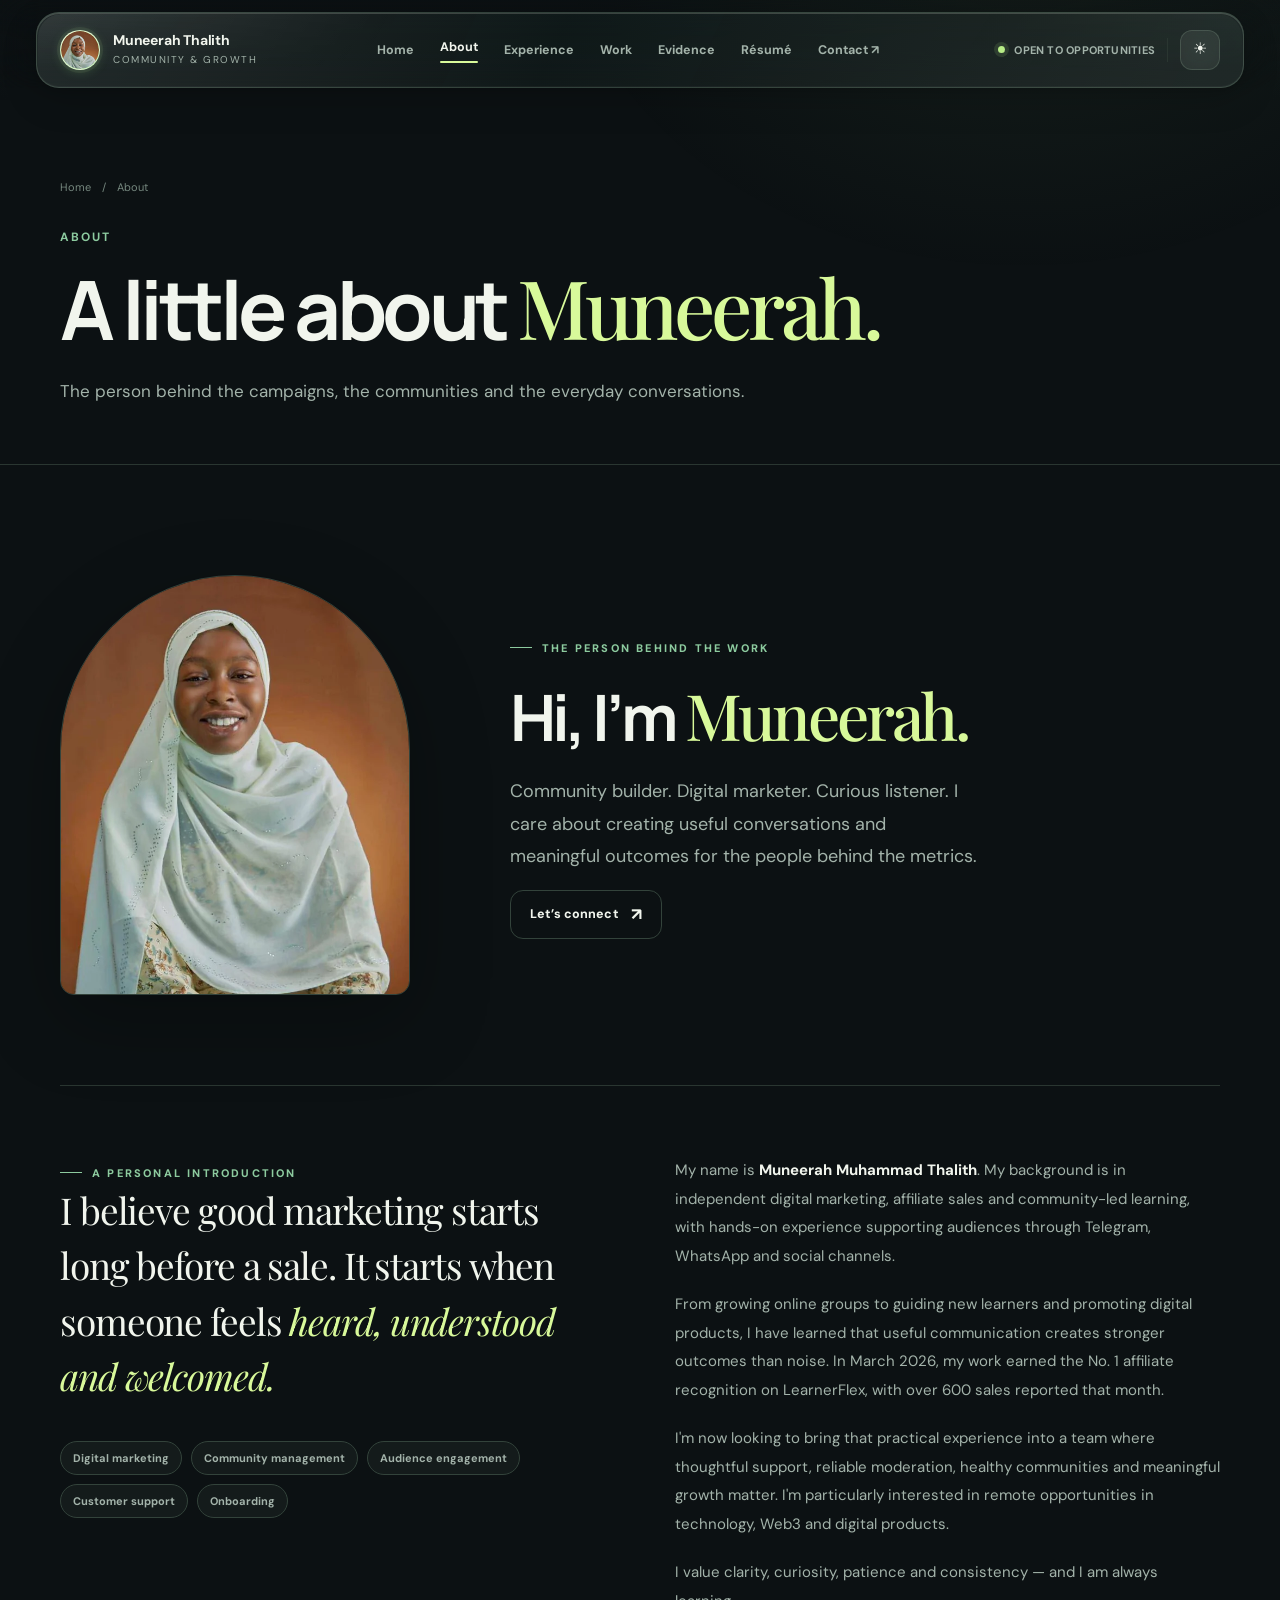
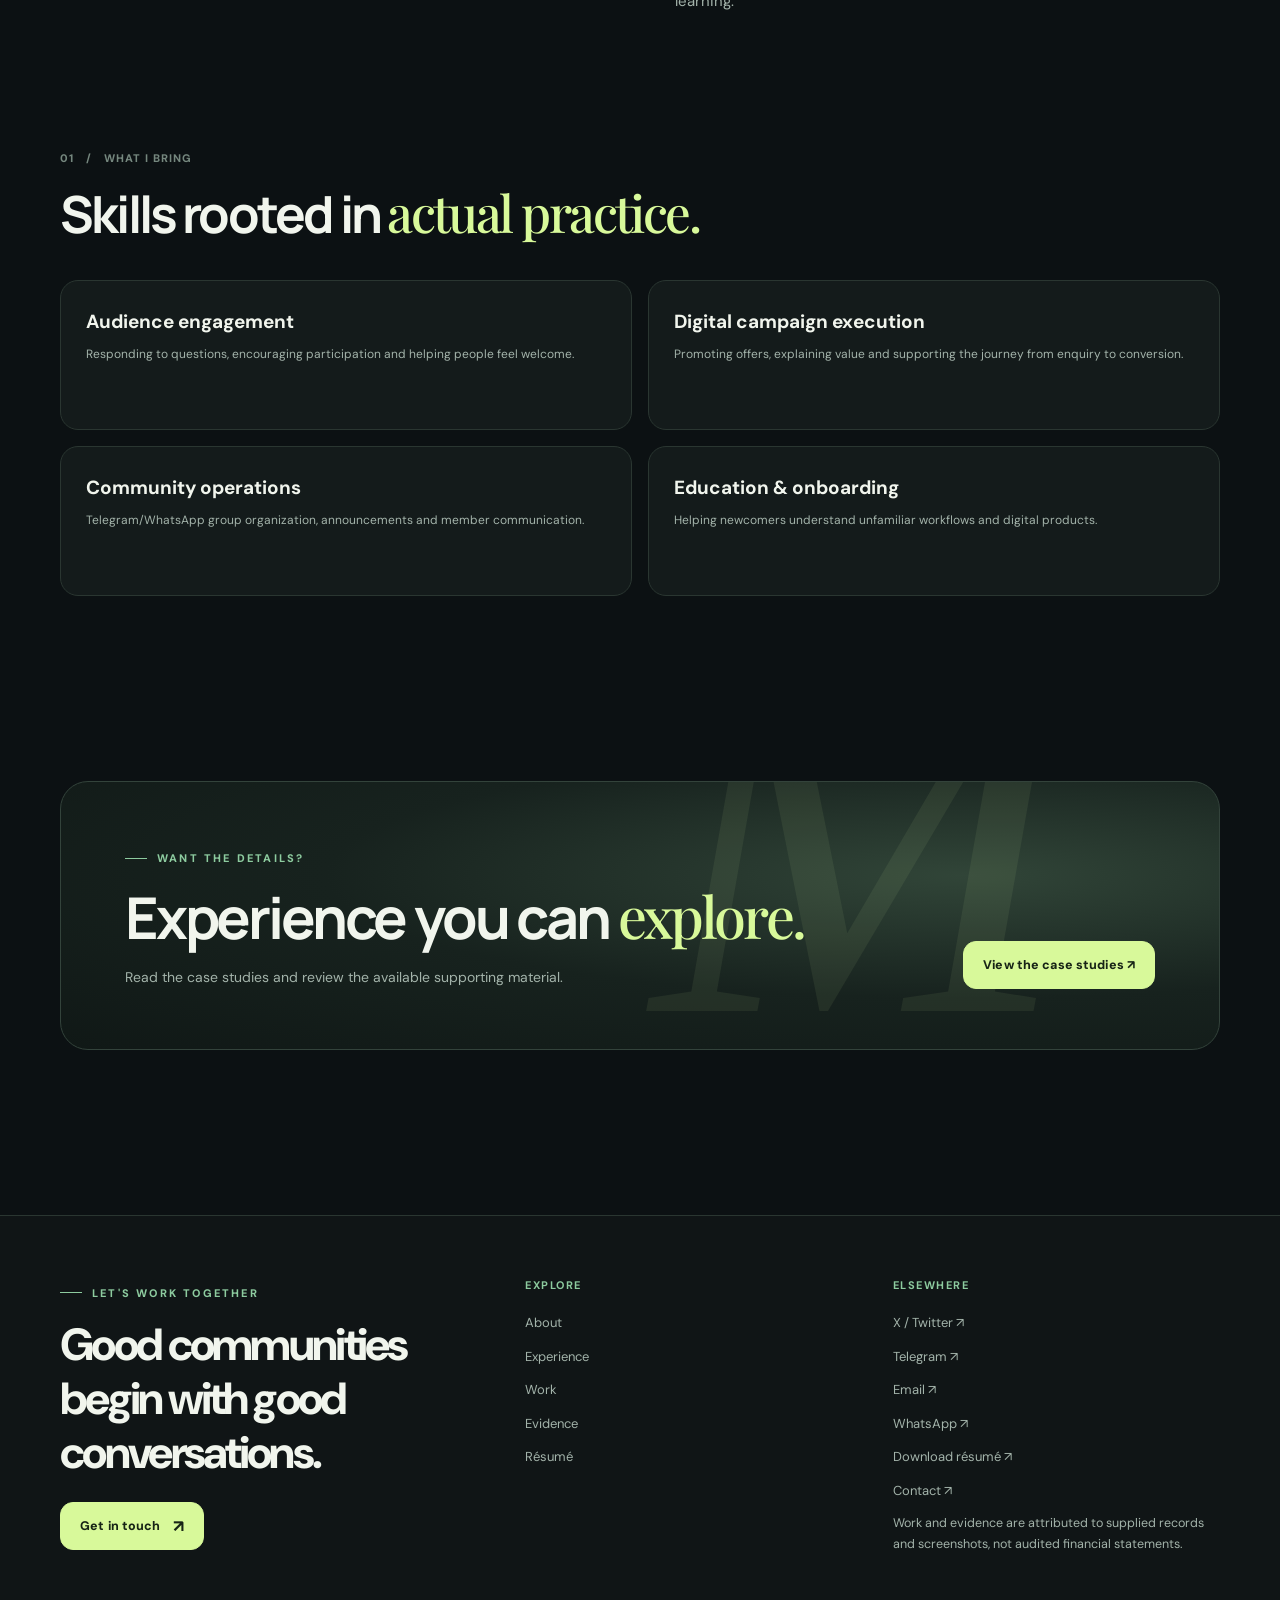
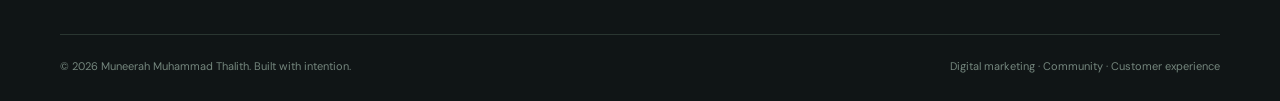
==== commit bace7920: "feat: add liquid-glass sticky header and April 2026 proof-of-work awards" ====
--- a/about/index.html
+++ b/about/index.html
@@ -1 +1 @@
-<!doctype html><html lang="en"><head><meta charset="utf-8"><meta name="viewport" content="width=device-width,initial-scale=1"><meta name="description" content="About Muneerah Muhammad Thalith, a community builder and digital marketer based in Nigeria."><meta name="theme-color" content="#0c1113"><meta name="author" content="Muneerah Muhammad Thalith"><link rel="canonical" href="https://muneerah-cv.vercel.app/about/"><meta property="og:title" content="About"><meta property="og:description" content="About Muneerah Muhammad Thalith, a community builder and digital marketer based in Nigeria."><meta property="og:type" content="website"><meta property="og:image" content="https://muneerah-cv.vercel.app/assets/media/muneerah-hero.webp"><meta name="twitter:card" content="summary_large_image"><meta name="twitter:site" content="@Dneerah_"><title>About · Muneerah Muhammad Thalith</title><link rel="icon" href="../assets/favicon-48.png" sizes="48x48" type="image/png"><link rel="icon" href="../assets/favicon-32.png" sizes="32x32" type="image/png"><link rel="apple-touch-icon" href="../assets/apple-touch-icon.png"><link rel="stylesheet" href="../assets/site.css"><script>(function(){try{var t=localStorage.getItem('muneerah-theme');if(t==='light'||t==='dark')document.documentElement.dataset.theme=t;}catch(e){}})()</script></head><body class=""><a class="skip" href="#main">Skip to content</a><header class="site-header"><nav class="nav container" aria-label="Main navigation"><a class="brand" href="../" aria-label="Muneerah, home"><span class="brand-icon"><img src="../assets/media/muneerah-avatar.webp" width="38" height="38" alt=""></span><span class="brand-copy"><strong>Muneerah Thalith</strong><span>Community & growth</span></span></a><div class="nav-links" id="menu-links" data-nav-links><a href="../" class="" >Home</a><a href="../about/" class="active" aria-current=page>About</a><a href="../experience/" class="" >Experience</a><a href="../work/" class="" >Work</a><a href="../evidence/" class="" >Evidence</a><a href="../resume/" class="" >Résumé</a><a href="../contact/">Contact ↗</a></div><div class="nav-actions"><span class="availability"><i class="dot" aria-hidden="true"></i> OPEN TO OPPORTUNITIES</span><span class="mini-divider"></span><button type="button" class="theme-toggle" aria-label="Switch theme" data-theme-toggle>☀</button><button type="button" class="menu-toggle" aria-label="Toggle navigation" aria-expanded="false" aria-controls="menu-links" data-menu-toggle>☰</button></div></nav></header><main id="main"><section class="page-head"><div class="container"><div class="breadcrumbs"><a href="../">Home</a><span>/</span><span>About</span></div><div class="page-kicker">About</div><h1>A little about <span class="serif highlight">Muneerah.</span></h1><p>The person behind the campaigns, the communities and the everyday conversations.</p></div></section><section class="section container"><div class="about-portrait-intro reveal"><img src="../assets/media/muneerah-portrait.webp" width="640" height="960" loading="lazy" alt="Muneerah Muhammad Thalith smiling in a light-colored hijab"><div><span class="eyebrow">The person behind the work</span><h2>Hi, I’m <span class="serif highlight">Muneerah.</span></h2><p>Community builder. Digital marketer. Curious listener. I care about creating useful conversations and meaningful outcomes for the people behind the metrics.</p><a href="../contact/" class="btn btn-ghost">Let’s connect <span class="arr">↗</span></a></div></div><div class="story-grid"><div class="reveal"><div class="eyebrow">A personal introduction</div><p class="story-large">I believe good marketing starts long before a sale. It starts when someone feels <em class="highlight">heard, understood and welcomed.</em></p><div class="pill-list"><span class="pill">Digital marketing</span><span class="pill">Community management</span><span class="pill">Audience engagement</span><span class="pill">Customer support</span><span class="pill">Onboarding</span></div></div><div class="story-text reveal"><p>My name is <strong style="color:var(--ink)">Muneerah Muhammad Thalith</strong>. My background is in independent digital marketing, affiliate sales and community-led learning, with hands-on experience supporting audiences through Telegram, WhatsApp and social channels.</p><p>From growing online groups to guiding new learners and promoting digital products, I have learned that useful communication creates stronger outcomes than noise. In March 2026, my work earned the No. 1 affiliate recognition on LearnerFlex, with over 600 sales reported that month.</p><p>I'm now looking to bring that practical experience into a team where thoughtful support, reliable moderation, healthy communities and meaningful growth matter. I'm particularly interested in remote opportunities in technology, Web3 and digital products.</p><p>I value clarity, curiosity, patience and consistency — and I am always learning.</p></div></div></section><section class="container section" style="padding-top:0"><div class="section-head reveal"><div><span class="section-index">01 &nbsp; / &nbsp; WHAT I BRING</span><h2>Skills rooted in <span class="serif highlight">actual practice.</span></h2></div></div><div class="fact-grid"><div class="fact reveal"><strong>Audience engagement</strong><p>Responding to questions, encouraging participation and helping people feel welcome.</p></div><div class="fact reveal"><strong>Digital campaign execution</strong><p>Promoting offers, explaining value and supporting the journey from enquiry to conversion.</p></div><div class="fact reveal"><strong>Community operations</strong><p>Telegram/WhatsApp group organization, announcements and member communication.</p></div><div class="fact reveal"><strong>Education & onboarding</strong><p>Helping newcomers understand unfamiliar workflows and digital products.</p></div></div></section><section class="section-tight container"><div class="banner reveal"><div><span class="eyebrow">Want the details?</span><h2>Experience you can <span class="serif highlight">explore.</span></h2><p>Read the case studies and review the available supporting material.</p></div><a href="../work/" class="btn btn-primary" >View the case studies ↗</a></div></section></main><footer class="site-footer"><div class="container"><div class="footer-top"><div><span class="eyebrow">Let's work together</span><div class="footer-big">Good communities begin with good conversations.</div><a href="../contact/" class="btn btn-primary" >Get in touch <span class="arr">↗</span></a></div><div class="footer-column"><strong>Explore</strong><a href="../about/">About</a><a href="../experience/">Experience</a><a href="../work/">Work</a><a href="../evidence/">Evidence</a><a href="../resume/">Résumé</a></div><div class="footer-column"><strong>Elsewhere</strong><a href="https://x.com/Dneerah_" target="_blank" rel="noopener noreferrer">X / Twitter ↗</a><a href="https://t.me/DNeerah" target="_blank" rel="noopener noreferrer">Telegram ↗</a><a href="mailto:contact@muneerah.page">Email ↗</a><a href="https://wa.me/2347049001254" target="_blank" rel="noopener noreferrer">WhatsApp ↗</a><a href="../assets/Muneerah-Muhammad-Thalith-Resume.pdf" download>Download résumé ↗</a><a href="../contact/">Contact ↗</a><p class="small">Work and evidence are attributed to supplied records and screenshots, not audited financial statements.</p></div></div><div class="footer-bottom"><span>© 2026 Muneerah Muhammad Thalith. Built with intention.</span><span>Digital marketing · Community · Customer experience</span></div></div></footer><script src="../assets/site.js" defer></script></body></html>+<!doctype html><html lang="en"><head><meta charset="utf-8"><meta name="viewport" content="width=device-width,initial-scale=1"><meta name="description" content="About Muneerah Muhammad Thalith, a community builder and digital marketer based in Nigeria."><meta name="theme-color" content="#0c1113"><meta name="author" content="Muneerah Muhammad Thalith"><link rel="canonical" href="https://muneerah-portfolio-git.vercel.app/about/"><meta property="og:title" content="About"><meta property="og:description" content="About Muneerah Muhammad Thalith, a community builder and digital marketer based in Nigeria."><meta property="og:type" content="website"><meta property="og:image" content="https://muneerah-portfolio-git.vercel.app/assets/media/muneerah-hero.webp"><meta name="twitter:card" content="summary_large_image"><meta name="twitter:site" content="@Dneerah_"><title>About · Muneerah Muhammad Thalith</title><link rel="icon" href="../assets/favicon-48.png" sizes="48x48" type="image/png"><link rel="icon" href="../assets/favicon-32.png" sizes="32x32" type="image/png"><link rel="apple-touch-icon" href="../assets/apple-touch-icon.png"><link rel="stylesheet" href="../assets/site.css"><script>(function(){try{var t=localStorage.getItem('muneerah-theme');if(t==='light'||t==='dark')document.documentElement.dataset.theme=t;}catch(e){}})()</script></head><body class=""><a class="skip" href="#main">Skip to content</a><header class="site-header"><nav class="nav container" aria-label="Main navigation"><a class="brand" href="../" aria-label="Muneerah, home"><span class="brand-icon"><img src="../assets/media/muneerah-avatar.webp" width="38" height="38" alt=""></span><span class="brand-copy"><strong>Muneerah Thalith</strong><span>Community & growth</span></span></a><div class="nav-links" id="menu-links" data-nav-links><a href="../" class="" >Home</a><a href="../about/" class="active" aria-current=page>About</a><a href="../experience/" class="" >Experience</a><a href="../work/" class="" >Work</a><a href="../evidence/" class="" >Evidence</a><a href="../resume/" class="" >Résumé</a><a href="../contact/">Contact ↗</a></div><div class="nav-actions"><span class="availability"><i class="dot" aria-hidden="true"></i> OPEN TO OPPORTUNITIES</span><span class="mini-divider"></span><button type="button" class="theme-toggle" aria-label="Switch theme" data-theme-toggle>☀</button><button type="button" class="menu-toggle" aria-label="Toggle navigation" aria-expanded="false" aria-controls="menu-links" data-menu-toggle>☰</button></div></nav></header><main id="main"><section class="page-head"><div class="container"><div class="breadcrumbs"><a href="../">Home</a><span>/</span><span>About</span></div><div class="page-kicker">About</div><h1>A little about <span class="serif highlight">Muneerah.</span></h1><p>The person behind the campaigns, the communities and the everyday conversations.</p></div></section><section class="section container"><div class="about-portrait-intro reveal"><img src="../assets/media/muneerah-portrait.webp" width="640" height="960" loading="lazy" alt="Muneerah Muhammad Thalith smiling in a light-colored hijab"><div><span class="eyebrow">The person behind the work</span><h2>Hi, I’m <span class="serif highlight">Muneerah.</span></h2><p>Community builder. Digital marketer. Curious listener. I care about creating useful conversations and meaningful outcomes for the people behind the metrics.</p><a href="../contact/" class="btn btn-ghost">Let’s connect <span class="arr">↗</span></a></div></div><div class="story-grid"><div class="reveal"><div class="eyebrow">A personal introduction</div><p class="story-large">I believe good marketing starts long before a sale. It starts when someone feels <em class="highlight">heard, understood and welcomed.</em></p><div class="pill-list"><span class="pill">Digital marketing</span><span class="pill">Community management</span><span class="pill">Audience engagement</span><span class="pill">Customer support</span><span class="pill">Onboarding</span></div></div><div class="story-text reveal"><p>My name is <strong style="color:var(--ink)">Muneerah Muhammad Thalith</strong>. My background is in independent digital marketing, affiliate sales and community-led learning, with hands-on experience supporting audiences through Telegram, WhatsApp and social channels.</p><p>From growing online groups to guiding new learners and promoting digital products, I have learned that useful communication creates stronger outcomes than noise. In March 2026, my work earned the No. 1 affiliate recognition on LearnerFlex, with over 600 sales reported that month.</p><p>I'm now looking to bring that practical experience into a team where thoughtful support, reliable moderation, healthy communities and meaningful growth matter. I'm particularly interested in remote opportunities in technology, Web3 and digital products.</p><p>I value clarity, curiosity, patience and consistency — and I am always learning.</p></div></div></section><section class="container section" style="padding-top:0"><div class="section-head reveal"><div><span class="section-index">01 &nbsp; / &nbsp; WHAT I BRING</span><h2>Skills rooted in <span class="serif highlight">actual practice.</span></h2></div></div><div class="fact-grid"><div class="fact reveal"><strong>Audience engagement</strong><p>Responding to questions, encouraging participation and helping people feel welcome.</p></div><div class="fact reveal"><strong>Digital campaign execution</strong><p>Promoting offers, explaining value and supporting the journey from enquiry to conversion.</p></div><div class="fact reveal"><strong>Community operations</strong><p>Telegram/WhatsApp group organization, announcements and member communication.</p></div><div class="fact reveal"><strong>Education & onboarding</strong><p>Helping newcomers understand unfamiliar workflows and digital products.</p></div></div></section><section class="section-tight container"><div class="banner reveal"><div><span class="eyebrow">Want the details?</span><h2>Experience you can <span class="serif highlight">explore.</span></h2><p>Read the case studies and review the available supporting material.</p></div><a href="../work/" class="btn btn-primary" >View the case studies ↗</a></div></section></main><footer class="site-footer"><div class="container"><div class="footer-top"><div><span class="eyebrow">Let's work together</span><div class="footer-big">Good communities begin with good conversations.</div><a href="../contact/" class="btn btn-primary" >Get in touch <span class="arr">↗</span></a></div><div class="footer-column"><strong>Explore</strong><a href="../about/">About</a><a href="../experience/">Experience</a><a href="../work/">Work</a><a href="../evidence/">Evidence</a><a href="../resume/">Résumé</a></div><div class="footer-column"><strong>Elsewhere</strong><a href="https://x.com/Dneerah_" target="_blank" rel="noopener noreferrer">X / Twitter ↗</a><a href="https://t.me/DNeerah" target="_blank" rel="noopener noreferrer">Telegram ↗</a><a href="mailto:contact@muneerah.page">Email ↗</a><a href="https://wa.me/2347049001254" target="_blank" rel="noopener noreferrer">WhatsApp ↗</a><a href="../assets/Muneerah-Muhammad-Thalith-Resume.pdf" download>Download résumé ↗</a><a href="../contact/">Contact ↗</a><p class="small">Work and evidence are attributed to supplied records and screenshots, not audited financial statements.</p></div></div><div class="footer-bottom"><span>© 2026 Muneerah Muhammad Thalith. Built with intention.</span><span>Digital marketing · Community · Customer experience</span></div></div></footer><script src="../assets/site.js" defer></script></body></html>
--- a/assets/site.css
+++ b/assets/site.css
@@ -79,3 +79,30 @@
 @media(max-width:880px){.studio-grid{grid-template-columns:1fr}.studio-guide{position:static}.evidence-action{flex-wrap:wrap}.mini-testimonial{flex-wrap:wrap}.mini-testimonial a{margin-left:0}}
 @media(max-width:540px){.hero::before{width:250px;height:280px;right:0}.studio-panel,.studio-guide{padding:23px}.evidence-action{padding:21px}.evidence-action .btn{width:100%}.mini-testimonial p{font-size:16px}.mini-testimonial{gap:14px}.hero-art:hover .hero-frame{transform:none}}
 @media(prefers-reduced-motion:reduce){.hero::before,.hero-art .float-proof,.hero-art .float-number{animation:none!important}.service,.project,.evidence-card,.hero-frame,.evidence-art img{transition:none!important}}
+
+/* 2026-11-09 | Liquid glass navigation. Sticky wrapper + floating refractive surface. */
+.site-header{position:sticky;top:0;z-index:90;background:transparent;border:0;box-shadow:none!important;padding:12px 0 0;pointer-events:none;isolation:isolate;transition:padding .3s ease}
+.site-header::before{content:"";position:absolute;inset:0 0 -13px;z-index:-1;pointer-events:none;background:linear-gradient(to bottom,color-mix(in srgb,var(--bg) 48%,transparent),transparent);opacity:.5}
+.site-header .nav{position:relative;pointer-events:auto;min-height:76px;height:76px;padding:0 23px;width:min(1208px,calc(100% - 36px));border-radius:23px;border:1px solid rgba(200,240,204,.18);background:linear-gradient(116deg,rgba(246,255,246,.105),rgba(205,239,219,.027) 43%,rgba(242,255,242,.087) 96%),rgba(11,21,21,.58);-webkit-backdrop-filter:blur(26px) saturate(175%);backdrop-filter:blur(26px) saturate(175%);box-shadow:inset 0 1px 0 rgba(247,255,239,.18),inset 0 -1px 0 rgba(243,255,242,.035),0 12px 35px rgba(0,0,0,.17),0 2px 6px rgba(0,0,0,.1);transition:height .3s ease,min-height .3s ease,border-radius .3s ease,background .3s ease,box-shadow .3s ease}
+.site-header .nav::before{content:"";position:absolute;z-index:-1;inset:1px;pointer-events:none;border-radius:inherit;background:linear-gradient(120deg,rgba(255,255,255,.075) 0%,transparent 29%,transparent 75%,rgba(208,255,206,.035));mask-image:linear-gradient(to bottom,#000,transparent 85%)}
+.site-header.is-scrolled{padding-top:8px}
+.site-header.is-scrolled .nav{height:65px;min-height:65px;border-radius:19px;background:linear-gradient(125deg,rgba(229,255,223,.12),rgba(13,26,25,.12) 42%,rgba(255,255,255,.07)),rgba(11,21,21,.72);box-shadow:inset 0 1px 0 rgba(246,255,234,.21),0 14px 42px rgba(0,0,0,.3),0 2px 8px rgba(0,0,0,.12)}
+.site-header .brand-icon{width:40px;height:40px;border-radius:50%;background:linear-gradient(135deg,#ecffcb,#9dd98a);border:1px solid rgba(243,255,236,.55);box-shadow:0 0 0 3px rgba(209,255,174,.07),0 2px 11px rgba(158,249,143,.18);overflow:hidden;flex-shrink:0}
+.site-header .brand-icon img{display:block;width:100%;height:100%;object-fit:cover;border-radius:50%}
+.site-header .theme-toggle,.site-header .menu-toggle{background:rgba(229,251,229,.06);border-color:rgba(221,250,220,.14);-webkit-backdrop-filter:blur(12px);backdrop-filter:blur(12px)}
+.site-header .theme-toggle:hover,.site-header .menu-toggle:hover{background:rgba(210,250,195,.11);border-color:rgba(210,250,195,.42)}
+.site-header .nav-links a.active{color:var(--ink)}
+:root[data-theme=light] .site-header .nav{background:linear-gradient(118deg,rgba(255,255,255,.79),rgba(255,255,255,.49) 55%,rgba(241,255,240,.67)),rgba(250,254,248,.56);border-color:rgba(114,142,114,.28);box-shadow:inset 0 1px 0 rgba(255,255,255,.93),0 12px 35px rgba(35,64,34,.1),0 2px 7px rgba(35,64,34,.06)}
+:root[data-theme=light] .site-header.is-scrolled .nav{background:linear-gradient(118deg,rgba(255,255,255,.9),rgba(245,255,239,.69) 58%,rgba(255,255,255,.82)),rgba(248,251,244,.71)}
+:root[data-theme=light] .site-header .theme-toggle,:root[data-theme=light] .site-header .menu-toggle{background:rgba(255,255,255,.46);border-color:rgba(104,130,101,.23)}
+@supports not ((backdrop-filter:blur(10px)) or (-webkit-backdrop-filter:blur(10px))){.site-header .nav{background:#172320}.site-header.is-scrolled .nav{background:#172320}:root[data-theme=light] .site-header .nav,:root[data-theme=light] .site-header.is-scrolled .nav{background:#f8faf5}}
+@media(max-width:840px){.site-header{padding-top:9px}.site-header.is-scrolled{padding-top:7px}.site-header .nav{width:calc(100% - 24px);height:66px;min-height:66px;padding:0 15px;border-radius:19px;gap:12px}.site-header.is-scrolled .nav{height:60px;min-height:60px;border-radius:17px}.site-header .nav-links{position:absolute;top:calc(100% + 10px);left:0;right:0;padding:10px 14px 15px;background:linear-gradient(145deg,rgba(33,51,46,.85),rgba(10,22,20,.92));border:1px solid rgba(218,255,214,.17);border-radius:19px;box-shadow:0 24px 65px rgba(0,0,0,.35),inset 0 1px 0 rgba(255,255,255,.1);-webkit-backdrop-filter:blur(26px) saturate(165%);backdrop-filter:blur(26px) saturate(165%);max-height:calc(100dvh - 110px);overflow-y:auto}.site-header .nav-links a{border-radius:10px;padding:10px 12px}.site-header .nav-links a:hover,.site-header .nav-links a.active{background:rgba(216,249,154,.08)}:root[data-theme=light] .site-header .nav-links{background:rgba(246,250,243,.91);border-color:rgba(116,143,115,.22);box-shadow:0 20px 46px rgba(32,62,37,.14)}}
+@media(max-width:580px){.site-header .nav{padding:0 13px}.site-header .brand-icon{width:36px;height:36px}.site-header .brand-copy strong{font-size:12px}.site-header .brand-copy span{font-size:8px}.site-header .nav-actions{gap:7px}.site-header .theme-toggle,.site-header .menu-toggle{width:38px;height:38px;border-radius:13px}}
+@media(prefers-reduced-motion:reduce){.site-header,.site-header .nav{transition:none}}
+/* Award showcase: source-first, readable, and genuinely useful to hiring managers. */
+.award-showcase{padding-top:86px;padding-bottom:80px}.award-showcase-heading{display:flex;align-items:end;justify-content:space-between;gap:30px;margin-bottom:29px}.award-showcase-heading h2{font-size:clamp(35px,4.2vw,60px);line-height:1.13;margin:14px 0}.award-showcase-heading p{margin:0;max-width:520px}.proof-text-link{font-size:13px;color:var(--mint);font-weight:800;white-space:nowrap;border-bottom:1px solid currentColor;padding-bottom:4px}.award-showcase-grid{display:grid;grid-template-columns:1fr 1fr;gap:20px}.award-showcase-card{display:grid;grid-template-columns:43% 1fr;gap:0;min-width:0;position:relative;overflow:hidden;background:linear-gradient(125deg,color-mix(in srgb,var(--panel) 90%,transparent),color-mix(in srgb,var(--panel2) 75%,transparent));border:1px solid var(--border2);border-radius:24px;transition:transform .28s ease,border-color .28s ease,box-shadow .28s ease}.award-showcase-card:hover{transform:translateY(-5px);border-color:var(--mint2);box-shadow:0 20px 50px rgba(0,0,0,.16)}.award-showcase-img{min-height:270px;background:rgba(70,100,82,.14);display:grid;place-items:center;overflow:hidden}.award-showcase-img img{width:100%;height:100%;object-fit:cover;transition:transform .6s ease}.award-showcase-card:hover .award-showcase-img img{transform:scale(1.035)}.award-showcase-copy{display:flex;flex-direction:column;align-items:start;padding:25px 24px;min-width:0}.award-index{font-size:10px;text-transform:uppercase;letter-spacing:1.2px;color:var(--mint2);font-weight:800}.award-showcase-copy strong{font-family:'Manrope',sans-serif;letter-spacing:-1px;font-size:25px;line-height:1.2;color:var(--ink);margin:20px 0 15px}.award-showcase-copy strong em{font-style:normal;color:var(--mint)}.award-showcase-copy>span:nth-of-type(2){font-size:12.5px;line-height:1.8;color:var(--muted)}.proof-action{display:block;margin-top:auto;padding-top:25px;font-size:11px;color:var(--mint);font-weight:800}.proof-disclaimer{font-size:11px;margin:17px 0 0;color:var(--soft)}
+.proof-manifest{border:1px solid var(--border2);border-radius:24px;background:radial-gradient(circle at 89% 15%,rgba(160,243,136,.09),transparent 40%),var(--panel);padding:38px;display:grid;grid-template-columns:1fr minmax(170px,220px);gap:30px;margin-bottom:40px;align-items:center}.proof-manifest h2{font-size:clamp(30px,4vw,50px);margin:17px 0;max-width:670px}.proof-manifest p{font-size:14px;max-width:520px;margin:0}.proof-manifest-aside{border-left:1px solid var(--border2);padding-left:35px;display:flex;flex-direction:column}.proof-manifest-aside strong{font-size:85px;letter-spacing:-7px;line-height:1;font-family:'Manrope',sans-serif;color:var(--mint)}.proof-manifest-aside span{font-size:12px;font-weight:800;color:var(--ink);margin:8px 0 5px}.proof-manifest-aside small{font-size:10px;color:var(--muted)}.proof-filter-status{font-size:12px;color:var(--soft);margin:-8px 0 19px}.evidence-collection .evidence-card{position:relative}.evidence-collection .evidence-card:focus-within{border-color:var(--mint)}.evidence-collection .evidence-art{background:linear-gradient(130deg,rgba(38,62,51,.75),rgba(15,25,24,.92))}.evidence-collection .evidence-description h3{line-height:1.35}.evidence-collection .evidence-description .project-type{font-size:10px;letter-spacing:.6px;text-transform:uppercase;color:var(--mint2)}
+@media(max-width:1050px){.award-showcase-card{grid-template-columns:1fr}.award-showcase-img{min-height:250px;max-height:300px}.award-showcase-img img{object-fit:contain}.award-showcase-copy{min-height:215px}}
+@media(max-width:690px){.award-showcase{padding-top:55px;padding-bottom:55px}.award-showcase-heading{align-items:start;flex-direction:column;gap:18px}.award-showcase-grid{grid-template-columns:1fr;gap:15px}.award-showcase-card{grid-template-columns:39% 1fr}.award-showcase-img{min-height:210px;max-height:none}.award-showcase-copy{min-height:0;padding:22px 16px}.award-showcase-copy strong{font-size:22px;margin:13px 0}.award-showcase-copy>span:nth-of-type(2){font-size:11.5px}.proof-manifest{grid-template-columns:1fr;padding:25px 22px;gap:24px}.proof-manifest-aside{border-left:0;border-top:1px solid var(--border2);padding:20px 0 0}.proof-manifest-aside strong{font-size:61px;letter-spacing:-4px}}
+@media(max-width:420px){.award-showcase-card{grid-template-columns:1fr}.award-showcase-img{height:220px;min-height:220px}.award-showcase-copy{padding:21px}.award-showcase-copy strong{font-size:24px}}
+@media(prefers-reduced-motion:reduce){.award-showcase-card,.award-showcase-img img{transition:none}}
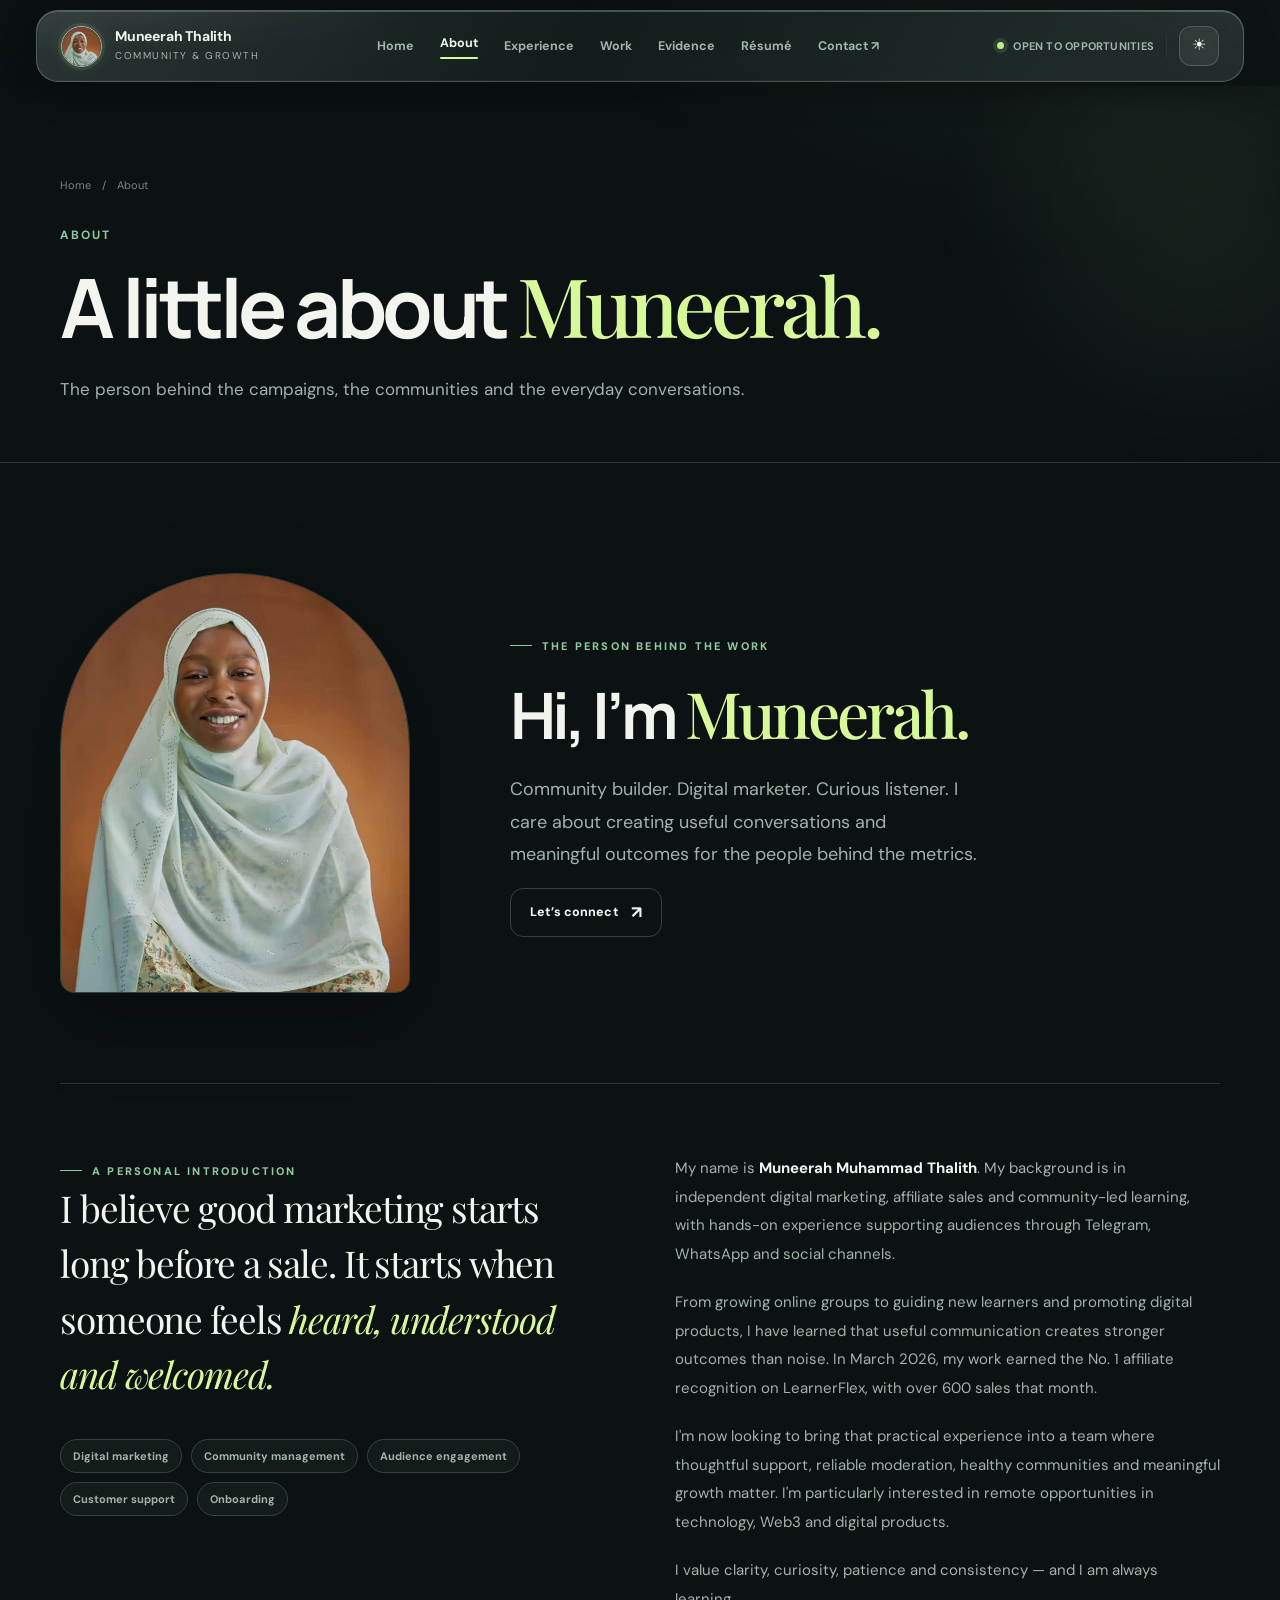
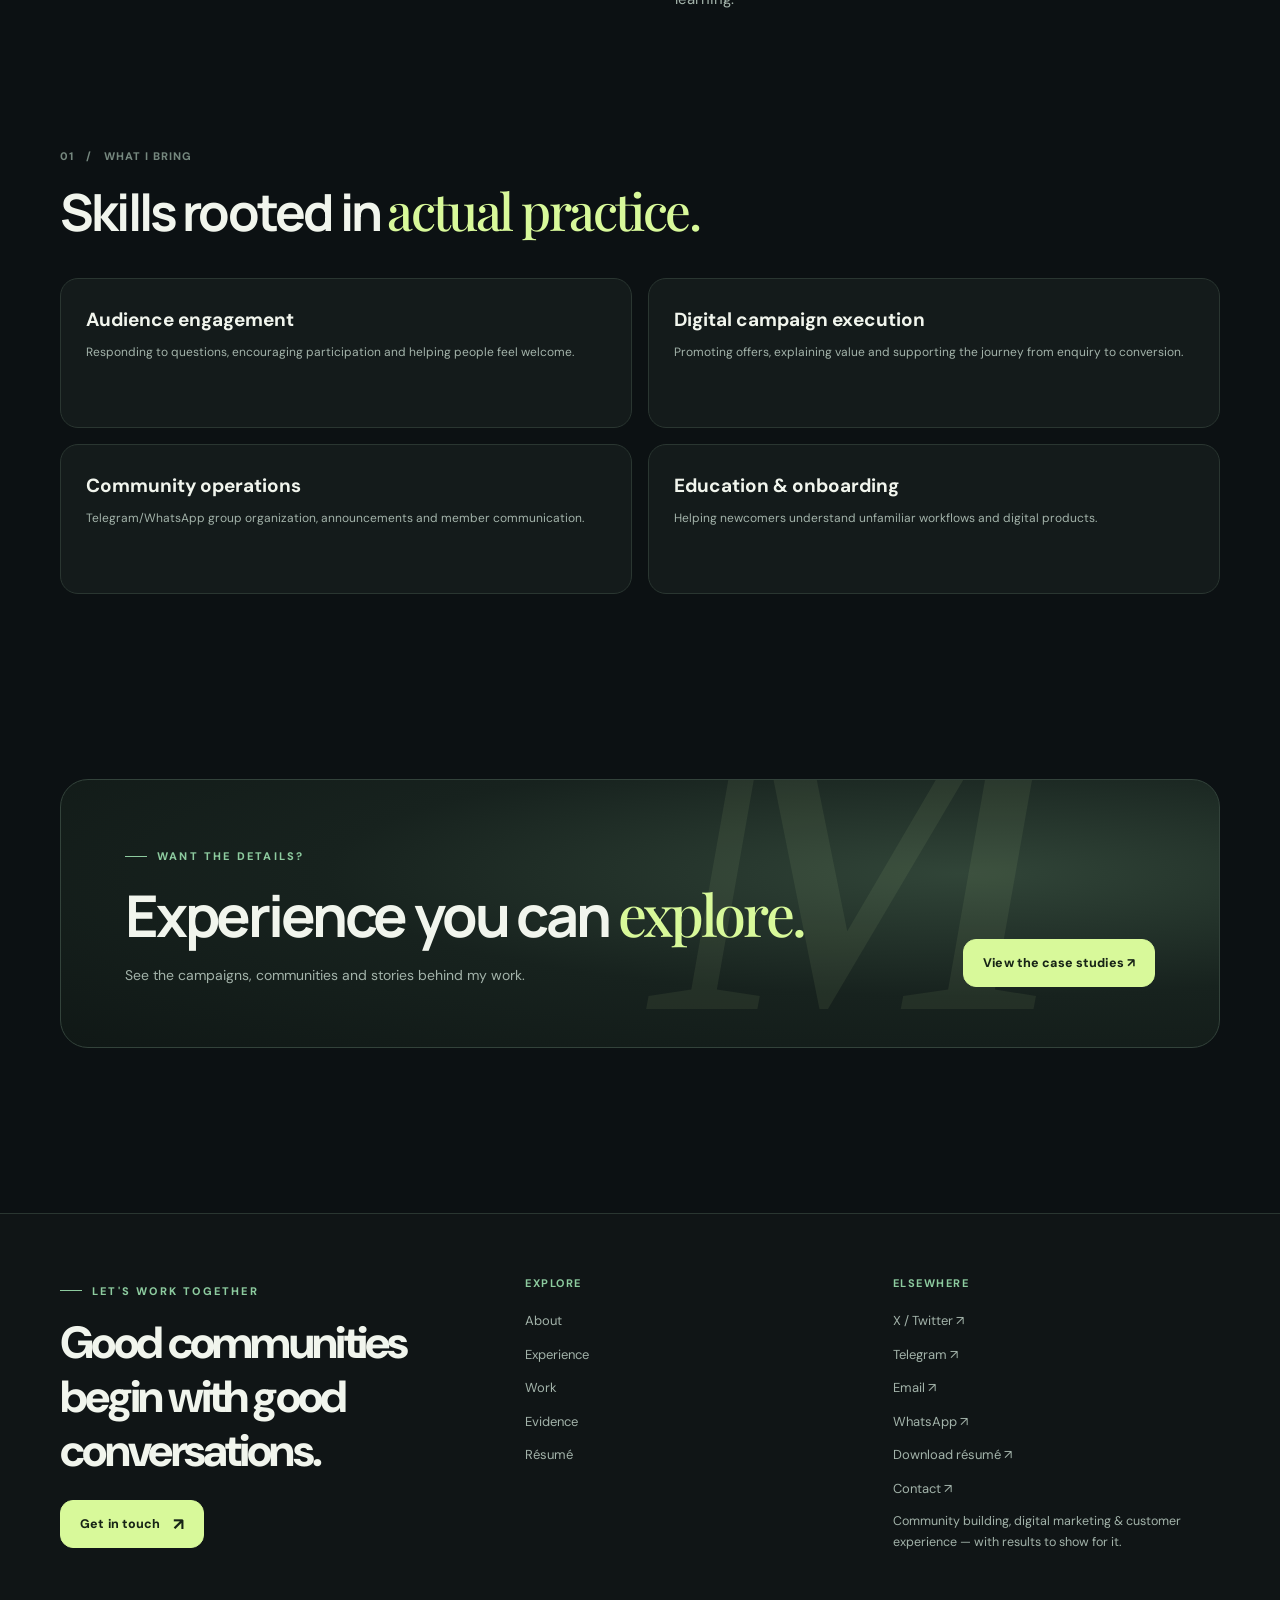
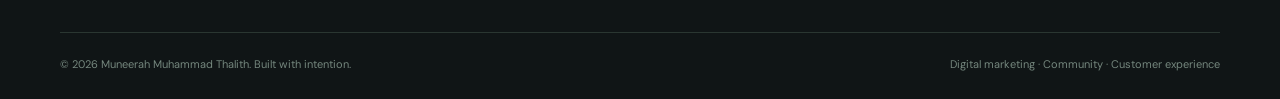
==== commit 189a12fc: "feat: professional Muneerah résumé, owner-voice copy and refined glass UI" ====
--- a/about/index.html
+++ b/about/index.html
@@ -1 +1 @@
-<!doctype html><html lang="en"><head><meta charset="utf-8"><meta name="viewport" content="width=device-width,initial-scale=1"><meta name="description" content="About Muneerah Muhammad Thalith, a community builder and digital marketer based in Nigeria."><meta name="theme-color" content="#0c1113"><meta name="author" content="Muneerah Muhammad Thalith"><link rel="canonical" href="https://muneerah-portfolio-git.vercel.app/about/"><meta property="og:title" content="About"><meta property="og:description" content="About Muneerah Muhammad Thalith, a community builder and digital marketer based in Nigeria."><meta property="og:type" content="website"><meta property="og:image" content="https://muneerah-portfolio-git.vercel.app/assets/media/muneerah-hero.webp"><meta name="twitter:card" content="summary_large_image"><meta name="twitter:site" content="@Dneerah_"><title>About · Muneerah Muhammad Thalith</title><link rel="icon" href="../assets/favicon-48.png" sizes="48x48" type="image/png"><link rel="icon" href="../assets/favicon-32.png" sizes="32x32" type="image/png"><link rel="apple-touch-icon" href="../assets/apple-touch-icon.png"><link rel="stylesheet" href="../assets/site.css"><script>(function(){try{var t=localStorage.getItem('muneerah-theme');if(t==='light'||t==='dark')document.documentElement.dataset.theme=t;}catch(e){}})()</script></head><body class=""><a class="skip" href="#main">Skip to content</a><header class="site-header"><nav class="nav container" aria-label="Main navigation"><a class="brand" href="../" aria-label="Muneerah, home"><span class="brand-icon"><img src="../assets/media/muneerah-avatar.webp" width="38" height="38" alt=""></span><span class="brand-copy"><strong>Muneerah Thalith</strong><span>Community & growth</span></span></a><div class="nav-links" id="menu-links" data-nav-links><a href="../" class="" >Home</a><a href="../about/" class="active" aria-current=page>About</a><a href="../experience/" class="" >Experience</a><a href="../work/" class="" >Work</a><a href="../evidence/" class="" >Evidence</a><a href="../resume/" class="" >Résumé</a><a href="../contact/">Contact ↗</a></div><div class="nav-actions"><span class="availability"><i class="dot" aria-hidden="true"></i> OPEN TO OPPORTUNITIES</span><span class="mini-divider"></span><button type="button" class="theme-toggle" aria-label="Switch theme" data-theme-toggle>☀</button><button type="button" class="menu-toggle" aria-label="Toggle navigation" aria-expanded="false" aria-controls="menu-links" data-menu-toggle>☰</button></div></nav></header><main id="main"><section class="page-head"><div class="container"><div class="breadcrumbs"><a href="../">Home</a><span>/</span><span>About</span></div><div class="page-kicker">About</div><h1>A little about <span class="serif highlight">Muneerah.</span></h1><p>The person behind the campaigns, the communities and the everyday conversations.</p></div></section><section class="section container"><div class="about-portrait-intro reveal"><img src="../assets/media/muneerah-portrait.webp" width="640" height="960" loading="lazy" alt="Muneerah Muhammad Thalith smiling in a light-colored hijab"><div><span class="eyebrow">The person behind the work</span><h2>Hi, I’m <span class="serif highlight">Muneerah.</span></h2><p>Community builder. Digital marketer. Curious listener. I care about creating useful conversations and meaningful outcomes for the people behind the metrics.</p><a href="../contact/" class="btn btn-ghost">Let’s connect <span class="arr">↗</span></a></div></div><div class="story-grid"><div class="reveal"><div class="eyebrow">A personal introduction</div><p class="story-large">I believe good marketing starts long before a sale. It starts when someone feels <em class="highlight">heard, understood and welcomed.</em></p><div class="pill-list"><span class="pill">Digital marketing</span><span class="pill">Community management</span><span class="pill">Audience engagement</span><span class="pill">Customer support</span><span class="pill">Onboarding</span></div></div><div class="story-text reveal"><p>My name is <strong style="color:var(--ink)">Muneerah Muhammad Thalith</strong>. My background is in independent digital marketing, affiliate sales and community-led learning, with hands-on experience supporting audiences through Telegram, WhatsApp and social channels.</p><p>From growing online groups to guiding new learners and promoting digital products, I have learned that useful communication creates stronger outcomes than noise. In March 2026, my work earned the No. 1 affiliate recognition on LearnerFlex, with over 600 sales reported that month.</p><p>I'm now looking to bring that practical experience into a team where thoughtful support, reliable moderation, healthy communities and meaningful growth matter. I'm particularly interested in remote opportunities in technology, Web3 and digital products.</p><p>I value clarity, curiosity, patience and consistency — and I am always learning.</p></div></div></section><section class="container section" style="padding-top:0"><div class="section-head reveal"><div><span class="section-index">01 &nbsp; / &nbsp; WHAT I BRING</span><h2>Skills rooted in <span class="serif highlight">actual practice.</span></h2></div></div><div class="fact-grid"><div class="fact reveal"><strong>Audience engagement</strong><p>Responding to questions, encouraging participation and helping people feel welcome.</p></div><div class="fact reveal"><strong>Digital campaign execution</strong><p>Promoting offers, explaining value and supporting the journey from enquiry to conversion.</p></div><div class="fact reveal"><strong>Community operations</strong><p>Telegram/WhatsApp group organization, announcements and member communication.</p></div><div class="fact reveal"><strong>Education & onboarding</strong><p>Helping newcomers understand unfamiliar workflows and digital products.</p></div></div></section><section class="section-tight container"><div class="banner reveal"><div><span class="eyebrow">Want the details?</span><h2>Experience you can <span class="serif highlight">explore.</span></h2><p>Read the case studies and review the available supporting material.</p></div><a href="../work/" class="btn btn-primary" >View the case studies ↗</a></div></section></main><footer class="site-footer"><div class="container"><div class="footer-top"><div><span class="eyebrow">Let's work together</span><div class="footer-big">Good communities begin with good conversations.</div><a href="../contact/" class="btn btn-primary" >Get in touch <span class="arr">↗</span></a></div><div class="footer-column"><strong>Explore</strong><a href="../about/">About</a><a href="../experience/">Experience</a><a href="../work/">Work</a><a href="../evidence/">Evidence</a><a href="../resume/">Résumé</a></div><div class="footer-column"><strong>Elsewhere</strong><a href="https://x.com/Dneerah_" target="_blank" rel="noopener noreferrer">X / Twitter ↗</a><a href="https://t.me/DNeerah" target="_blank" rel="noopener noreferrer">Telegram ↗</a><a href="mailto:contact@muneerah.page">Email ↗</a><a href="https://wa.me/2347049001254" target="_blank" rel="noopener noreferrer">WhatsApp ↗</a><a href="../assets/Muneerah-Muhammad-Thalith-Resume.pdf" download>Download résumé ↗</a><a href="../contact/">Contact ↗</a><p class="small">Work and evidence are attributed to supplied records and screenshots, not audited financial statements.</p></div></div><div class="footer-bottom"><span>© 2026 Muneerah Muhammad Thalith. Built with intention.</span><span>Digital marketing · Community · Customer experience</span></div></div></footer><script src="../assets/site.js" defer></script></body></html>+<!doctype html><html lang="en"><head><meta charset="utf-8"><meta name="viewport" content="width=device-width,initial-scale=1"><meta name="description" content="About Muneerah Muhammad Thalith, a community builder and digital marketer based in Nigeria."><meta name="theme-color" content="#0c1113"><meta name="author" content="Muneerah Muhammad Thalith"><link rel="canonical" href="https://muneerah-portfolio-git.vercel.app/about/"><meta property="og:title" content="About"><meta property="og:description" content="About Muneerah Muhammad Thalith, a community builder and digital marketer based in Nigeria."><meta property="og:type" content="website"><meta property="og:image" content="https://muneerah-portfolio-git.vercel.app/assets/media/muneerah-hero.webp"><meta name="twitter:card" content="summary_large_image"><meta name="twitter:site" content="@Dneerah_"><title>About · Muneerah Muhammad Thalith</title><link rel="icon" href="../assets/favicon-48.png" sizes="48x48" type="image/png"><link rel="icon" href="../assets/favicon-32.png" sizes="32x32" type="image/png"><link rel="apple-touch-icon" href="../assets/apple-touch-icon.png"><link rel="stylesheet" href="../assets/site.css"><script>(function(){try{var t=localStorage.getItem('muneerah-theme');if(t==='light'||t==='dark')document.documentElement.dataset.theme=t;}catch(e){}})()</script></head><body class=""><a class="skip" href="#main">Skip to content</a><header class="site-header"><nav class="nav container" aria-label="Main navigation"><a class="brand" href="../" aria-label="Muneerah, home"><span class="brand-icon"><img src="../assets/media/muneerah-avatar.webp" width="38" height="38" alt=""></span><span class="brand-copy"><strong>Muneerah Thalith</strong><span>Community & growth</span></span></a><div class="nav-links" id="menu-links" data-nav-links><a href="../" class="" >Home</a><a href="../about/" class="active" aria-current=page>About</a><a href="../experience/" class="" >Experience</a><a href="../work/" class="" >Work</a><a href="../evidence/" class="" >Evidence</a><a href="../resume/" class="" >Résumé</a><a href="../contact/">Contact ↗</a></div><div class="nav-actions"><span class="availability"><i class="dot" aria-hidden="true"></i> OPEN TO OPPORTUNITIES</span><span class="mini-divider"></span><button type="button" class="theme-toggle" aria-label="Switch theme" data-theme-toggle>☀</button><button type="button" class="menu-toggle" aria-label="Toggle navigation" aria-expanded="false" aria-controls="menu-links" data-menu-toggle>☰</button></div></nav></header><main id="main"><section class="page-head"><div class="container"><div class="breadcrumbs"><a href="../">Home</a><span>/</span><span>About</span></div><div class="page-kicker">About</div><h1>A little about <span class="serif highlight">Muneerah.</span></h1><p>The person behind the campaigns, the communities and the everyday conversations.</p></div></section><section class="section container"><div class="about-portrait-intro reveal"><img src="../assets/media/muneerah-portrait.webp" width="640" height="960" loading="lazy" alt="Muneerah Muhammad Thalith smiling in a light-colored hijab"><div><span class="eyebrow">The person behind the work</span><h2>Hi, I’m <span class="serif highlight">Muneerah.</span></h2><p>Community builder. Digital marketer. Curious listener. I care about creating useful conversations and meaningful outcomes for the people behind the metrics.</p><a href="../contact/" class="btn btn-ghost">Let’s connect <span class="arr">↗</span></a></div></div><div class="story-grid"><div class="reveal"><div class="eyebrow">A personal introduction</div><p class="story-large">I believe good marketing starts long before a sale. It starts when someone feels <em class="highlight">heard, understood and welcomed.</em></p><div class="pill-list"><span class="pill">Digital marketing</span><span class="pill">Community management</span><span class="pill">Audience engagement</span><span class="pill">Customer support</span><span class="pill">Onboarding</span></div></div><div class="story-text reveal"><p>My name is <strong style="color:var(--ink)">Muneerah Muhammad Thalith</strong>. My background is in independent digital marketing, affiliate sales and community-led learning, with hands-on experience supporting audiences through Telegram, WhatsApp and social channels.</p><p>From growing online groups to guiding new learners and promoting digital products, I have learned that useful communication creates stronger outcomes than noise. In March 2026, my work earned the No. 1 affiliate recognition on LearnerFlex, with over 600 sales that month.</p><p>I'm now looking to bring that practical experience into a team where thoughtful support, reliable moderation, healthy communities and meaningful growth matter. I'm particularly interested in remote opportunities in technology, Web3 and digital products.</p><p>I value clarity, curiosity, patience and consistency — and I am always learning.</p></div></div></section><section class="container section" style="padding-top:0"><div class="section-head reveal"><div><span class="section-index">01 &nbsp; / &nbsp; WHAT I BRING</span><h2>Skills rooted in <span class="serif highlight">actual practice.</span></h2></div></div><div class="fact-grid"><div class="fact reveal"><strong>Audience engagement</strong><p>Responding to questions, encouraging participation and helping people feel welcome.</p></div><div class="fact reveal"><strong>Digital campaign execution</strong><p>Promoting offers, explaining value and supporting the journey from enquiry to conversion.</p></div><div class="fact reveal"><strong>Community operations</strong><p>Telegram/WhatsApp group organization, announcements and member communication.</p></div><div class="fact reveal"><strong>Education & onboarding</strong><p>Helping newcomers understand unfamiliar workflows and digital products.</p></div></div></section><section class="section-tight container"><div class="banner reveal"><div><span class="eyebrow">Want the details?</span><h2>Experience you can <span class="serif highlight">explore.</span></h2><p>See the campaigns, communities and stories behind my work.</p></div><a href="../work/" class="btn btn-primary" >View the case studies ↗</a></div></section></main><footer class="site-footer"><div class="container"><div class="footer-top"><div><span class="eyebrow">Let's work together</span><div class="footer-big">Good communities begin with good conversations.</div><a href="../contact/" class="btn btn-primary" >Get in touch <span class="arr">↗</span></a></div><div class="footer-column"><strong>Explore</strong><a href="../about/">About</a><a href="../experience/">Experience</a><a href="../work/">Work</a><a href="../evidence/">Evidence</a><a href="../resume/">Résumé</a></div><div class="footer-column"><strong>Elsewhere</strong><a href="https://x.com/Dneerah_" target="_blank" rel="noopener noreferrer">X / Twitter ↗</a><a href="https://t.me/DNeerah" target="_blank" rel="noopener noreferrer">Telegram ↗</a><a href="mailto:contact@muneerah.page">Email ↗</a><a href="https://wa.me/2347049001254" target="_blank" rel="noopener noreferrer">WhatsApp ↗</a><a href="../assets/Muneerah-Muhammad-Thalith-Resume.pdf" download>Download résumé ↗</a><a href="../contact/">Contact ↗</a><p class="small">Community building, digital marketing & customer experience — with results to show for it.</p></div></div><div class="footer-bottom"><span>© 2026 Muneerah Muhammad Thalith. Built with intention.</span><span>Digital marketing · Community · Customer experience</span></div></div></footer><script src="../assets/site.js" defer></script></body></html>
--- a/assets/site.css
+++ b/assets/site.css
@@ -80,25 +80,6 @@
 @media(max-width:540px){.hero::before{width:250px;height:280px;right:0}.studio-panel,.studio-guide{padding:23px}.evidence-action{padding:21px}.evidence-action .btn{width:100%}.mini-testimonial p{font-size:16px}.mini-testimonial{gap:14px}.hero-art:hover .hero-frame{transform:none}}
 @media(prefers-reduced-motion:reduce){.hero::before,.hero-art .float-proof,.hero-art .float-number{animation:none!important}.service,.project,.evidence-card,.hero-frame,.evidence-art img{transition:none!important}}
 
-/* 2026-11-09 | Liquid glass navigation. Sticky wrapper + floating refractive surface. */
-.site-header{position:sticky;top:0;z-index:90;background:transparent;border:0;box-shadow:none!important;padding:12px 0 0;pointer-events:none;isolation:isolate;transition:padding .3s ease}
-.site-header::before{content:"";position:absolute;inset:0 0 -13px;z-index:-1;pointer-events:none;background:linear-gradient(to bottom,color-mix(in srgb,var(--bg) 48%,transparent),transparent);opacity:.5}
-.site-header .nav{position:relative;pointer-events:auto;min-height:76px;height:76px;padding:0 23px;width:min(1208px,calc(100% - 36px));border-radius:23px;border:1px solid rgba(200,240,204,.18);background:linear-gradient(116deg,rgba(246,255,246,.105),rgba(205,239,219,.027) 43%,rgba(242,255,242,.087) 96%),rgba(11,21,21,.58);-webkit-backdrop-filter:blur(26px) saturate(175%);backdrop-filter:blur(26px) saturate(175%);box-shadow:inset 0 1px 0 rgba(247,255,239,.18),inset 0 -1px 0 rgba(243,255,242,.035),0 12px 35px rgba(0,0,0,.17),0 2px 6px rgba(0,0,0,.1);transition:height .3s ease,min-height .3s ease,border-radius .3s ease,background .3s ease,box-shadow .3s ease}
-.site-header .nav::before{content:"";position:absolute;z-index:-1;inset:1px;pointer-events:none;border-radius:inherit;background:linear-gradient(120deg,rgba(255,255,255,.075) 0%,transparent 29%,transparent 75%,rgba(208,255,206,.035));mask-image:linear-gradient(to bottom,#000,transparent 85%)}
-.site-header.is-scrolled{padding-top:8px}
-.site-header.is-scrolled .nav{height:65px;min-height:65px;border-radius:19px;background:linear-gradient(125deg,rgba(229,255,223,.12),rgba(13,26,25,.12) 42%,rgba(255,255,255,.07)),rgba(11,21,21,.72);box-shadow:inset 0 1px 0 rgba(246,255,234,.21),0 14px 42px rgba(0,0,0,.3),0 2px 8px rgba(0,0,0,.12)}
-.site-header .brand-icon{width:40px;height:40px;border-radius:50%;background:linear-gradient(135deg,#ecffcb,#9dd98a);border:1px solid rgba(243,255,236,.55);box-shadow:0 0 0 3px rgba(209,255,174,.07),0 2px 11px rgba(158,249,143,.18);overflow:hidden;flex-shrink:0}
-.site-header .brand-icon img{display:block;width:100%;height:100%;object-fit:cover;border-radius:50%}
-.site-header .theme-toggle,.site-header .menu-toggle{background:rgba(229,251,229,.06);border-color:rgba(221,250,220,.14);-webkit-backdrop-filter:blur(12px);backdrop-filter:blur(12px)}
-.site-header .theme-toggle:hover,.site-header .menu-toggle:hover{background:rgba(210,250,195,.11);border-color:rgba(210,250,195,.42)}
-.site-header .nav-links a.active{color:var(--ink)}
-:root[data-theme=light] .site-header .nav{background:linear-gradient(118deg,rgba(255,255,255,.79),rgba(255,255,255,.49) 55%,rgba(241,255,240,.67)),rgba(250,254,248,.56);border-color:rgba(114,142,114,.28);box-shadow:inset 0 1px 0 rgba(255,255,255,.93),0 12px 35px rgba(35,64,34,.1),0 2px 7px rgba(35,64,34,.06)}
-:root[data-theme=light] .site-header.is-scrolled .nav{background:linear-gradient(118deg,rgba(255,255,255,.9),rgba(245,255,239,.69) 58%,rgba(255,255,255,.82)),rgba(248,251,244,.71)}
-:root[data-theme=light] .site-header .theme-toggle,:root[data-theme=light] .site-header .menu-toggle{background:rgba(255,255,255,.46);border-color:rgba(104,130,101,.23)}
-@supports not ((backdrop-filter:blur(10px)) or (-webkit-backdrop-filter:blur(10px))){.site-header .nav{background:#172320}.site-header.is-scrolled .nav{background:#172320}:root[data-theme=light] .site-header .nav,:root[data-theme=light] .site-header.is-scrolled .nav{background:#f8faf5}}
-@media(max-width:840px){.site-header{padding-top:9px}.site-header.is-scrolled{padding-top:7px}.site-header .nav{width:calc(100% - 24px);height:66px;min-height:66px;padding:0 15px;border-radius:19px;gap:12px}.site-header.is-scrolled .nav{height:60px;min-height:60px;border-radius:17px}.site-header .nav-links{position:absolute;top:calc(100% + 10px);left:0;right:0;padding:10px 14px 15px;background:linear-gradient(145deg,rgba(33,51,46,.85),rgba(10,22,20,.92));border:1px solid rgba(218,255,214,.17);border-radius:19px;box-shadow:0 24px 65px rgba(0,0,0,.35),inset 0 1px 0 rgba(255,255,255,.1);-webkit-backdrop-filter:blur(26px) saturate(165%);backdrop-filter:blur(26px) saturate(165%);max-height:calc(100dvh - 110px);overflow-y:auto}.site-header .nav-links a{border-radius:10px;padding:10px 12px}.site-header .nav-links a:hover,.site-header .nav-links a.active{background:rgba(216,249,154,.08)}:root[data-theme=light] .site-header .nav-links{background:rgba(246,250,243,.91);border-color:rgba(116,143,115,.22);box-shadow:0 20px 46px rgba(32,62,37,.14)}}
-@media(max-width:580px){.site-header .nav{padding:0 13px}.site-header .brand-icon{width:36px;height:36px}.site-header .brand-copy strong{font-size:12px}.site-header .brand-copy span{font-size:8px}.site-header .nav-actions{gap:7px}.site-header .theme-toggle,.site-header .menu-toggle{width:38px;height:38px;border-radius:13px}}
-@media(prefers-reduced-motion:reduce){.site-header,.site-header .nav{transition:none}}
 /* Award showcase: source-first, readable, and genuinely useful to hiring managers. */
 .award-showcase{padding-top:86px;padding-bottom:80px}.award-showcase-heading{display:flex;align-items:end;justify-content:space-between;gap:30px;margin-bottom:29px}.award-showcase-heading h2{font-size:clamp(35px,4.2vw,60px);line-height:1.13;margin:14px 0}.award-showcase-heading p{margin:0;max-width:520px}.proof-text-link{font-size:13px;color:var(--mint);font-weight:800;white-space:nowrap;border-bottom:1px solid currentColor;padding-bottom:4px}.award-showcase-grid{display:grid;grid-template-columns:1fr 1fr;gap:20px}.award-showcase-card{display:grid;grid-template-columns:43% 1fr;gap:0;min-width:0;position:relative;overflow:hidden;background:linear-gradient(125deg,color-mix(in srgb,var(--panel) 90%,transparent),color-mix(in srgb,var(--panel2) 75%,transparent));border:1px solid var(--border2);border-radius:24px;transition:transform .28s ease,border-color .28s ease,box-shadow .28s ease}.award-showcase-card:hover{transform:translateY(-5px);border-color:var(--mint2);box-shadow:0 20px 50px rgba(0,0,0,.16)}.award-showcase-img{min-height:270px;background:rgba(70,100,82,.14);display:grid;place-items:center;overflow:hidden}.award-showcase-img img{width:100%;height:100%;object-fit:cover;transition:transform .6s ease}.award-showcase-card:hover .award-showcase-img img{transform:scale(1.035)}.award-showcase-copy{display:flex;flex-direction:column;align-items:start;padding:25px 24px;min-width:0}.award-index{font-size:10px;text-transform:uppercase;letter-spacing:1.2px;color:var(--mint2);font-weight:800}.award-showcase-copy strong{font-family:'Manrope',sans-serif;letter-spacing:-1px;font-size:25px;line-height:1.2;color:var(--ink);margin:20px 0 15px}.award-showcase-copy strong em{font-style:normal;color:var(--mint)}.award-showcase-copy>span:nth-of-type(2){font-size:12.5px;line-height:1.8;color:var(--muted)}.proof-action{display:block;margin-top:auto;padding-top:25px;font-size:11px;color:var(--mint);font-weight:800}.proof-disclaimer{font-size:11px;margin:17px 0 0;color:var(--soft)}
 .proof-manifest{border:1px solid var(--border2);border-radius:24px;background:radial-gradient(circle at 89% 15%,rgba(160,243,136,.09),transparent 40%),var(--panel);padding:38px;display:grid;grid-template-columns:1fr minmax(170px,220px);gap:30px;margin-bottom:40px;align-items:center}.proof-manifest h2{font-size:clamp(30px,4vw,50px);margin:17px 0;max-width:670px}.proof-manifest p{font-size:14px;max-width:520px;margin:0}.proof-manifest-aside{border-left:1px solid var(--border2);padding-left:35px;display:flex;flex-direction:column}.proof-manifest-aside strong{font-size:85px;letter-spacing:-7px;line-height:1;font-family:'Manrope',sans-serif;color:var(--mint)}.proof-manifest-aside span{font-size:12px;font-weight:800;color:var(--ink);margin:8px 0 5px}.proof-manifest-aside small{font-size:10px;color:var(--muted)}.proof-filter-status{font-size:12px;color:var(--soft);margin:-8px 0 19px}.evidence-collection .evidence-card{position:relative}.evidence-collection .evidence-card:focus-within{border-color:var(--mint)}.evidence-collection .evidence-art{background:linear-gradient(130deg,rgba(38,62,51,.75),rgba(15,25,24,.92))}.evidence-collection .evidence-description h3{line-height:1.35}.evidence-collection .evidence-description .project-type{font-size:10px;letter-spacing:.6px;text-transform:uppercase;color:var(--mint2)}
@@ -106,3 +87,93 @@
 @media(max-width:690px){.award-showcase{padding-top:55px;padding-bottom:55px}.award-showcase-heading{align-items:start;flex-direction:column;gap:18px}.award-showcase-grid{grid-template-columns:1fr;gap:15px}.award-showcase-card{grid-template-columns:39% 1fr}.award-showcase-img{min-height:210px;max-height:none}.award-showcase-copy{min-height:0;padding:22px 16px}.award-showcase-copy strong{font-size:22px;margin:13px 0}.award-showcase-copy>span:nth-of-type(2){font-size:11.5px}.proof-manifest{grid-template-columns:1fr;padding:25px 22px;gap:24px}.proof-manifest-aside{border-left:0;border-top:1px solid var(--border2);padding:20px 0 0}.proof-manifest-aside strong{font-size:61px;letter-spacing:-4px}}
 @media(max-width:420px){.award-showcase-card{grid-template-columns:1fr}.award-showcase-img{height:220px;min-height:220px}.award-showcase-copy{padding:21px}.award-showcase-copy strong{font-size:24px}}
 @media(prefers-reduced-motion:reduce){.award-showcase-card,.award-showcase-img img{transition:none}}
+
+
+/* Muneerah — floating Liquid Glass navigation. The original single-column mobile menu is preserved. */
+.site-header{
+ position:sticky;top:0;z-index:90;padding:10px 0 4px;
+ background:transparent;border:0;box-shadow:none;
+ pointer-events:none;isolation:isolate;
+ transition:padding .35s ease;
+}
+.site-header::before{
+ content:"";position:absolute;inset:0 0 -26px;z-index:-1;
+ pointer-events:none;opacity:.8;
+ background:linear-gradient(180deg,color-mix(in srgb,var(--bg) 55%,transparent) 0%, transparent 98%);
+}
+.site-header .nav{
+ position:relative;pointer-events:auto;width:min(1208px,calc(100% - 28px));height:72px;
+ padding:0 24px;border-radius:22px;border:1px solid rgba(220,255,220,.24);
+ background:linear-gradient(117deg,rgba(246,255,246,.12) 0%,rgba(200,237,205,.025) 45%,rgba(246,255,249,.09) 100%),rgba(15,28,27,.76);
+ -webkit-backdrop-filter:blur(28px) saturate(167%);backdrop-filter:blur(28px) saturate(167%);
+ box-shadow:inset 0 1px 0 rgba(255,255,255,.23),inset 0 -1px 0 rgba(238,255,233,.025),0 10px 35px rgba(0,0,0,.23);
+ transition:height .35s ease,border-radius .35s ease,background .35s ease,box-shadow .35s ease;
+}
+.site-header .nav::after{
+ content:"";position:absolute;pointer-events:none;inset:1px;border-radius:inherit;
+ background:linear-gradient(135deg,rgba(255,255,255,.085),transparent 33%,transparent 75%,rgba(236,255,234,.045));
+ mask-image:linear-gradient(180deg,#000,transparent 65%);opacity:.78;
+}
+.site-header.is-scrolled{padding-top:7px}
+.site-header.is-scrolled .nav{
+ height:64px;border-radius:19px;
+ background:linear-gradient(113deg,rgba(239,255,239,.125),rgba(12,23,22,.05) 55%,rgba(246,255,244,.075)),rgba(12,25,24,.87);
+ box-shadow:inset 0 1px 0 rgba(255,255,255,.23),0 12px 40px rgba(0,0,0,.3);
+}
+.site-header .brand-icon{height:41px;width:41px;border-radius:50%;border:1px solid rgba(226,255,210,.65);box-shadow:0 0 0 3px rgba(194,250,172,.09),0 0 18px rgba(189,242,167,.095);overflow:hidden;flex-shrink:0}
+.site-header .brand-icon img{display:block;width:100%;height:100%;object-fit:cover;object-position:center 39%;border-radius:50%}
+.site-header .theme-toggle,.site-header .menu-toggle{position:relative;background:rgba(239,255,241,.055);border-color:rgba(220,255,219,.19);-webkit-backdrop-filter:blur(10px);backdrop-filter:blur(10px);transition:background .25s,border-color .25s,transform .25s}
+.site-header .theme-toggle:hover,.site-header .menu-toggle:hover{background:rgba(220,255,212,.12);border-color:rgba(223,255,211,.55);transform:translateY(-1px)}
+.site-header .brand-copy{position:relative;z-index:1}
+:root[data-theme=light] .site-header .nav{background:linear-gradient(115deg,rgba(255,255,255,.84),rgba(255,255,255,.46) 60%,rgba(240,255,241,.73)),rgba(251,254,248,.65);border-color:rgba(122,153,128,.26);box-shadow:inset 0 1px 0 rgba(255,255,255,.97),0 10px 32px rgba(31,72,41,.1)}
+:root[data-theme=light] .site-header.is-scrolled .nav{background:linear-gradient(115deg,rgba(255,255,255,.91),rgba(246,252,242,.69)),rgba(249,252,246,.78);box-shadow:inset 0 1px 0 rgba(255,255,255,.96),0 14px 34px rgba(31,72,41,.13)}
+:root[data-theme=light] .site-header .theme-toggle,:root[data-theme=light] .site-header .menu-toggle{background:rgba(255,255,255,.52);border-color:rgba(100,132,105,.2)}
+@media(max-width:840px){
+ .site-header{padding-top:8px;padding-bottom:3px}
+ .site-header.is-scrolled{padding-top:6px}
+ .site-header .nav{width:calc(100% - 20px);height:70px;padding:0 16px;border-radius:19px;gap:12px}
+ .site-header.is-scrolled .nav{height:64px;border-radius:18px}
+ /* Restore the original one-column navigation, using an opaque surface for readability. */
+ .site-header .nav-links{display:none;position:absolute;top:calc(100% + 9px);left:0;right:0;
+ padding:18px 22px 23px;flex-direction:column;align-items:stretch;gap:0;
+ border-radius:17px;border:1px solid rgba(196,229,195,.19);
+ background:rgba(13,25,23,.985);-webkit-backdrop-filter:none;backdrop-filter:none;
+ box-shadow:0 18px 54px rgba(0,0,0,.34),inset 0 1px 0 rgba(239,255,242,.1);
+ max-height:calc(100dvh - 101px);overflow-y:auto;overscroll-behavior:contain;
+ }
+ .site-header .nav-links.is-open{display:flex}
+ .site-header .nav-links a{display:block;padding:11px 8px;min-height:0;border-radius:8px;color:#adbfba;font-size:13px;font-weight:700;line-height:1.6}
+ .site-header .nav-links a.active{color:#f5faf5;background:rgba(224,255,200,.07)}
+ .site-header .nav-links a.active::after{display:none}
+ .site-header .nav-links a:hover{color:#d6fb9d;background:rgba(223,255,202,.045)}
+ .site-header .nav-links a:focus-visible{outline:2px solid #d6fb9d;outline-offset:2px}
+ :root[data-theme=light] .site-header .nav-links{background:rgba(252,254,250,.992);border-color:rgba(114,142,114,.2);box-shadow:0 20px 50px rgba(41,70,43,.2)}
+ :root[data-theme=light] .site-header .nav-links a{color:#60736b}
+ :root[data-theme=light] .site-header .nav-links a.active{color:#172820;background:rgba(90,143,90,.09)}
+ :root[data-theme=light] .site-header .nav-links a:hover{color:#185233;background:rgba(90,143,90,.07)}
+}
+@media(max-width:580px){.site-header .nav{padding:0 13px;height:67px}.site-header.is-scrolled .nav{height:62px}.site-header .brand-icon{height:38px;width:38px}.site-header .brand-copy strong{font-size:12px}.site-header .brand-copy span{font-size:8px}.site-header .theme-toggle,.site-header .menu-toggle{height:39px;width:39px;border-radius:12px}}
+@supports not ((backdrop-filter:blur(10px)) or (-webkit-backdrop-filter:blur(10px))){.site-header .nav,.site-header.is-scrolled .nav{background:#182a27}:root[data-theme=light] .site-header .nav,:root[data-theme=light] .site-header.is-scrolled .nav{background:#f9fbf7}}
+
+/* Refined motion and visual details across the portfolio — understated and accessible. */
+html{scroll-behavior:smooth}
+::selection{background:color-mix(in srgb,var(--mint) 50%,transparent);color:var(--ink)}
+:where(a,button,input,textarea,select):focus-visible{outline:2px solid var(--mint);outline-offset:3px}
+.page-head{isolation:isolate;position:relative;overflow:hidden}
+.page-head::after{content:"";position:absolute;z-index:-1;width:min(550px,75vw);height:min(550px,75vw);top:-40%;right:-15%;pointer-events:none;background:radial-gradient(circle,rgba(175,237,150,.07),transparent 67%);filter:blur(12px)}
+:root[data-theme=light] .page-head::after{background:radial-gradient(circle,rgba(65,144,82,.08),transparent 68%)}
+.hero::before{content:"";position:absolute;top:-130px;right:-70px;width:530px;height:530px;pointer-events:none;background:radial-gradient(circle,rgba(176,240,150,.07),transparent 67%);filter:blur(22px);animation:light-drift 14s ease-in-out infinite alternate}
+@keyframes light-drift{from{transform:translate3d(0,0,0)}to{transform:translate3d(-28px,22px,0)}}
+.hero-frame{transition:transform .5s cubic-bezier(.2,.7,.2,1),box-shadow .5s}
+.hero-art:hover .hero-frame{transform:translateY(-6px);box-shadow:0 25px 65px rgba(0,0,0,.25)}
+.service,.project,.evidence-card,.contact-option,.award-showcase-card{transition:transform .32s cubic-bezier(.2,.7,.2,1),border-color .32s,box-shadow .32s}
+@media(hover:hover) and (pointer:fine){
+ .service:hover,.project:hover,.evidence-card:hover,.contact-option:hover,.award-showcase-card:hover{transform:translateY(-4px);box-shadow:0 17px 42px rgba(0,0,0,.16);border-color:var(--border2)}
+ .project-visual,.evidence-art img,.award-showcase-img img{transition:transform .6s cubic-bezier(.2,.7,.2,1)}
+ .project:hover .project-visual,.evidence-card:hover .evidence-art img,.award-showcase-card:hover .award-showcase-img img{transform:scale(1.018)}
+ .btn-primary:hover{box-shadow:0 12px 34px rgba(179,232,149,.16)}
+ .footer-column a:hover{color:var(--mint);text-underline-offset:5px}
+}
+:where(.btn,.filter,.theme-toggle,.menu-toggle):active{transform:scale(.98)}
+.award-showcase-card:focus-within,.project:focus-within,.evidence-card:focus-within,.contact-option:focus-within{outline:2px solid var(--mint);outline-offset:3px}
+@media(prefers-reduced-motion:reduce){html{scroll-behavior:auto}.hero::before{animation:none!important}.hero-frame,.service,.project,.evidence-card,.contact-option,.award-showcase-card,.evidence-art img{transition:none!important}}
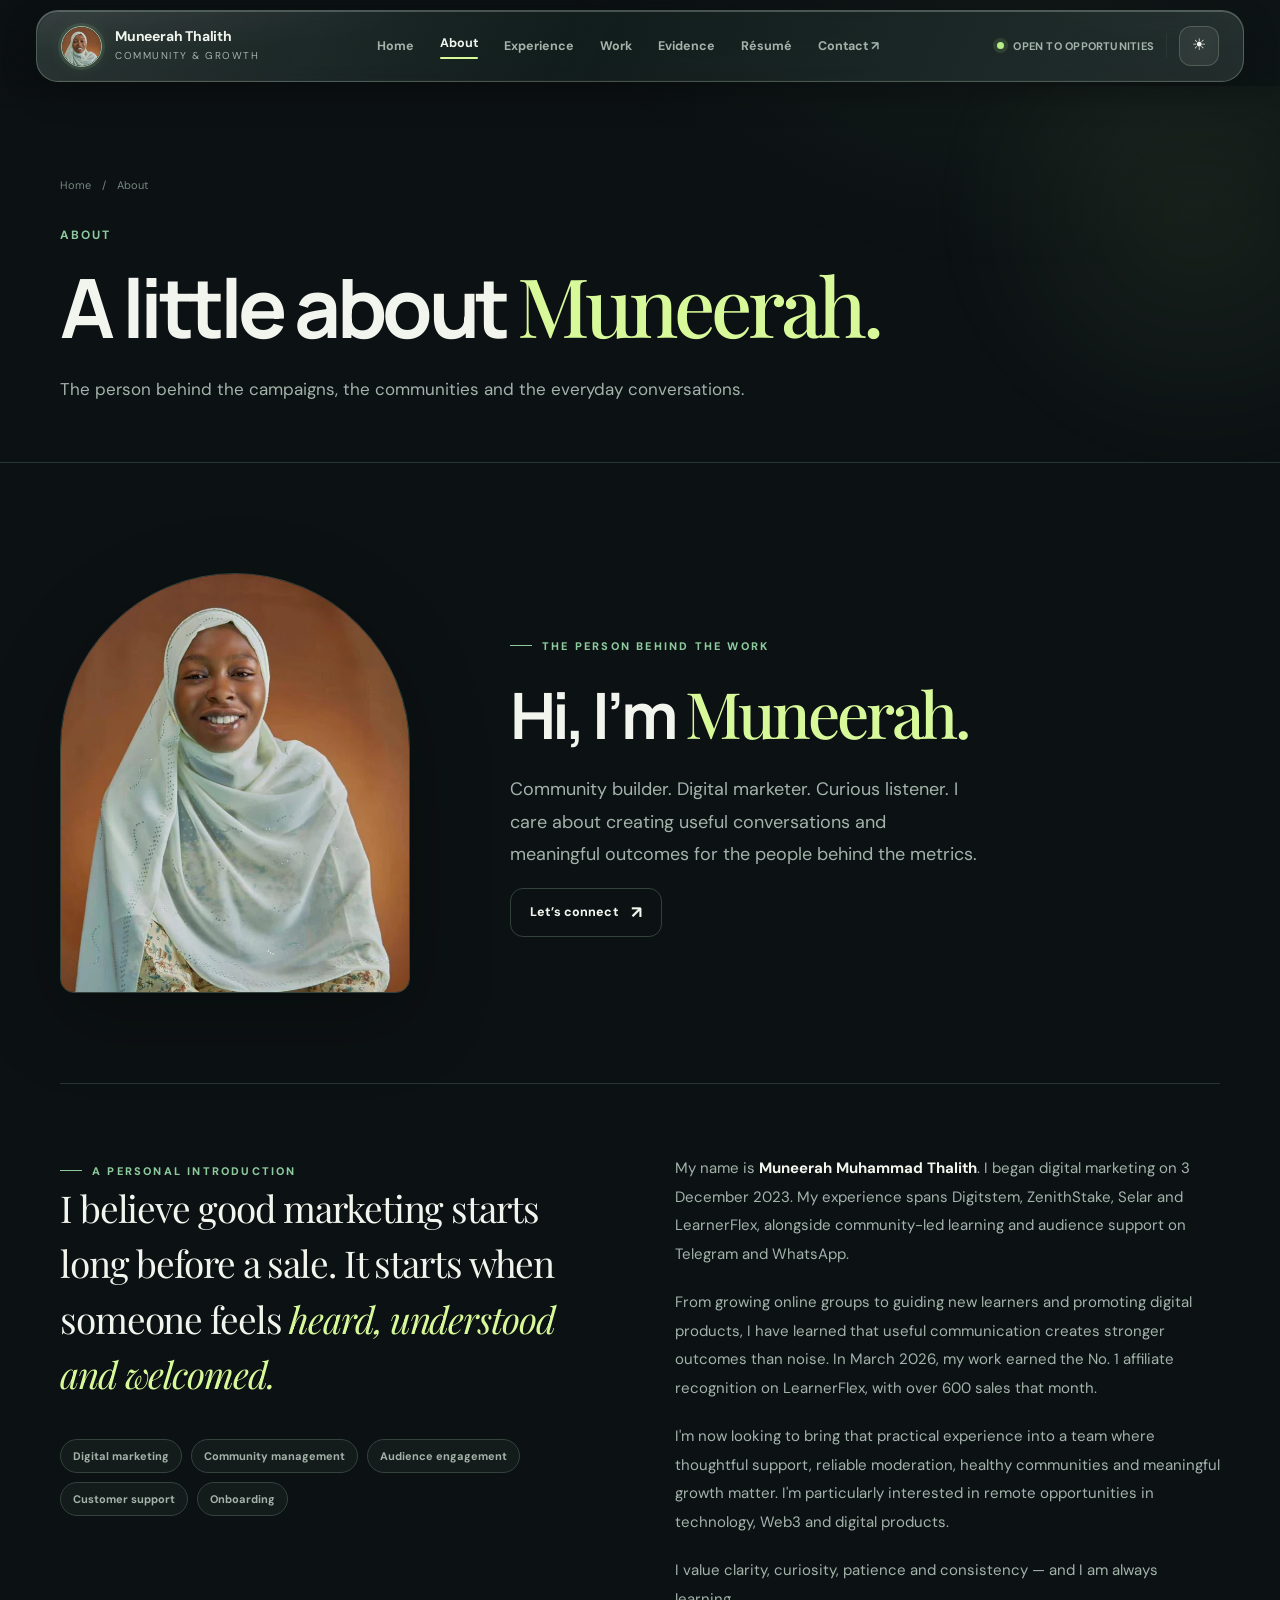
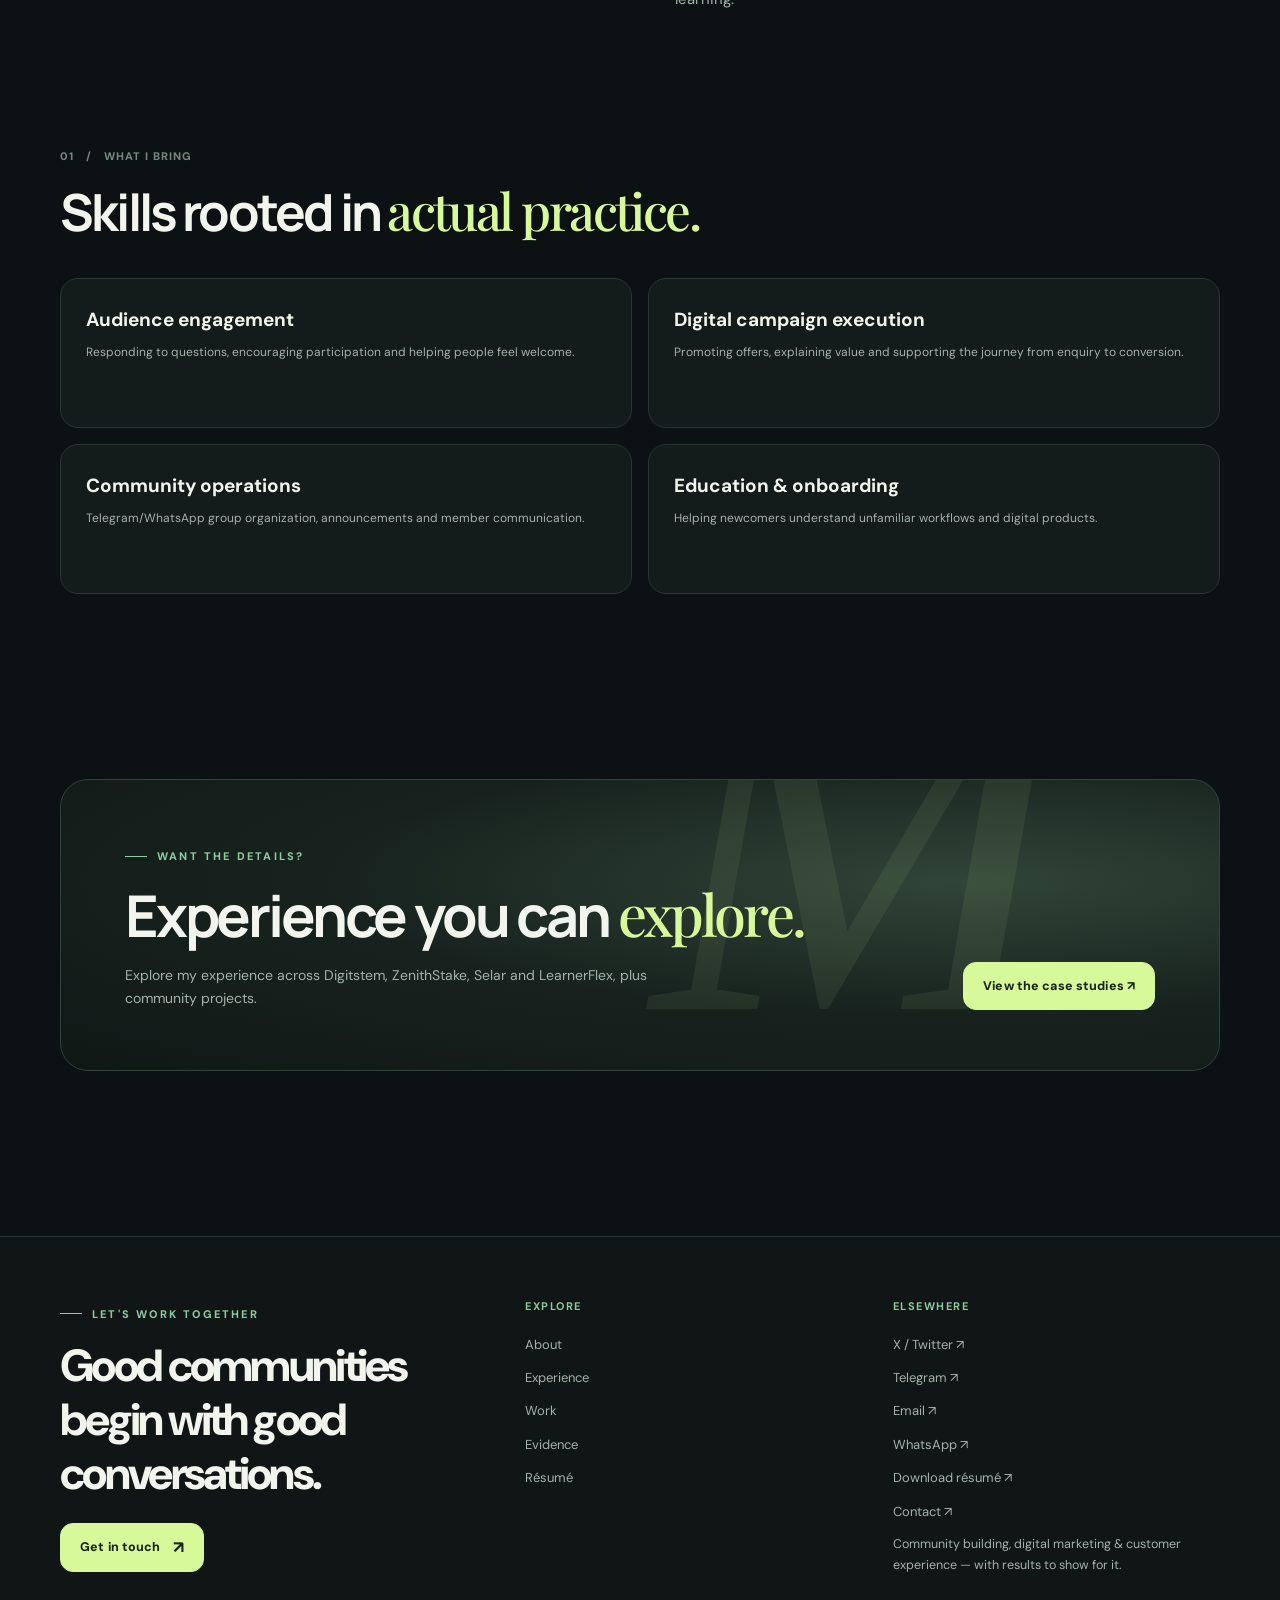
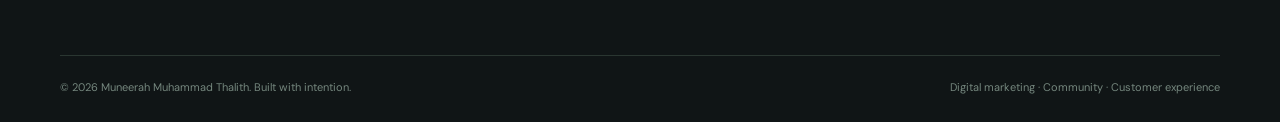
==== commit 3d9d599f: "feat: dated marketing platform journey, interactive experience cards and refreshed CVs" ====
--- a/about/index.html
+++ b/about/index.html
@@ -1 +1 @@
-<!doctype html><html lang="en"><head><meta charset="utf-8"><meta name="viewport" content="width=device-width,initial-scale=1"><meta name="description" content="About Muneerah Muhammad Thalith, a community builder and digital marketer based in Nigeria."><meta name="theme-color" content="#0c1113"><meta name="author" content="Muneerah Muhammad Thalith"><link rel="canonical" href="https://muneerah-portfolio-git.vercel.app/about/"><meta property="og:title" content="About"><meta property="og:description" content="About Muneerah Muhammad Thalith, a community builder and digital marketer based in Nigeria."><meta property="og:type" content="website"><meta property="og:image" content="https://muneerah-portfolio-git.vercel.app/assets/media/muneerah-hero.webp"><meta name="twitter:card" content="summary_large_image"><meta name="twitter:site" content="@Dneerah_"><title>About · Muneerah Muhammad Thalith</title><link rel="icon" href="../assets/favicon-48.png" sizes="48x48" type="image/png"><link rel="icon" href="../assets/favicon-32.png" sizes="32x32" type="image/png"><link rel="apple-touch-icon" href="../assets/apple-touch-icon.png"><link rel="stylesheet" href="../assets/site.css"><script>(function(){try{var t=localStorage.getItem('muneerah-theme');if(t==='light'||t==='dark')document.documentElement.dataset.theme=t;}catch(e){}})()</script></head><body class=""><a class="skip" href="#main">Skip to content</a><header class="site-header"><nav class="nav container" aria-label="Main navigation"><a class="brand" href="../" aria-label="Muneerah, home"><span class="brand-icon"><img src="../assets/media/muneerah-avatar.webp" width="38" height="38" alt=""></span><span class="brand-copy"><strong>Muneerah Thalith</strong><span>Community & growth</span></span></a><div class="nav-links" id="menu-links" data-nav-links><a href="../" class="" >Home</a><a href="../about/" class="active" aria-current=page>About</a><a href="../experience/" class="" >Experience</a><a href="../work/" class="" >Work</a><a href="../evidence/" class="" >Evidence</a><a href="../resume/" class="" >Résumé</a><a href="../contact/">Contact ↗</a></div><div class="nav-actions"><span class="availability"><i class="dot" aria-hidden="true"></i> OPEN TO OPPORTUNITIES</span><span class="mini-divider"></span><button type="button" class="theme-toggle" aria-label="Switch theme" data-theme-toggle>☀</button><button type="button" class="menu-toggle" aria-label="Toggle navigation" aria-expanded="false" aria-controls="menu-links" data-menu-toggle>☰</button></div></nav></header><main id="main"><section class="page-head"><div class="container"><div class="breadcrumbs"><a href="../">Home</a><span>/</span><span>About</span></div><div class="page-kicker">About</div><h1>A little about <span class="serif highlight">Muneerah.</span></h1><p>The person behind the campaigns, the communities and the everyday conversations.</p></div></section><section class="section container"><div class="about-portrait-intro reveal"><img src="../assets/media/muneerah-portrait.webp" width="640" height="960" loading="lazy" alt="Muneerah Muhammad Thalith smiling in a light-colored hijab"><div><span class="eyebrow">The person behind the work</span><h2>Hi, I’m <span class="serif highlight">Muneerah.</span></h2><p>Community builder. Digital marketer. Curious listener. I care about creating useful conversations and meaningful outcomes for the people behind the metrics.</p><a href="../contact/" class="btn btn-ghost">Let’s connect <span class="arr">↗</span></a></div></div><div class="story-grid"><div class="reveal"><div class="eyebrow">A personal introduction</div><p class="story-large">I believe good marketing starts long before a sale. It starts when someone feels <em class="highlight">heard, understood and welcomed.</em></p><div class="pill-list"><span class="pill">Digital marketing</span><span class="pill">Community management</span><span class="pill">Audience engagement</span><span class="pill">Customer support</span><span class="pill">Onboarding</span></div></div><div class="story-text reveal"><p>My name is <strong style="color:var(--ink)">Muneerah Muhammad Thalith</strong>. My background is in independent digital marketing, affiliate sales and community-led learning, with hands-on experience supporting audiences through Telegram, WhatsApp and social channels.</p><p>From growing online groups to guiding new learners and promoting digital products, I have learned that useful communication creates stronger outcomes than noise. In March 2026, my work earned the No. 1 affiliate recognition on LearnerFlex, with over 600 sales that month.</p><p>I'm now looking to bring that practical experience into a team where thoughtful support, reliable moderation, healthy communities and meaningful growth matter. I'm particularly interested in remote opportunities in technology, Web3 and digital products.</p><p>I value clarity, curiosity, patience and consistency — and I am always learning.</p></div></div></section><section class="container section" style="padding-top:0"><div class="section-head reveal"><div><span class="section-index">01 &nbsp; / &nbsp; WHAT I BRING</span><h2>Skills rooted in <span class="serif highlight">actual practice.</span></h2></div></div><div class="fact-grid"><div class="fact reveal"><strong>Audience engagement</strong><p>Responding to questions, encouraging participation and helping people feel welcome.</p></div><div class="fact reveal"><strong>Digital campaign execution</strong><p>Promoting offers, explaining value and supporting the journey from enquiry to conversion.</p></div><div class="fact reveal"><strong>Community operations</strong><p>Telegram/WhatsApp group organization, announcements and member communication.</p></div><div class="fact reveal"><strong>Education & onboarding</strong><p>Helping newcomers understand unfamiliar workflows and digital products.</p></div></div></section><section class="section-tight container"><div class="banner reveal"><div><span class="eyebrow">Want the details?</span><h2>Experience you can <span class="serif highlight">explore.</span></h2><p>See the campaigns, communities and stories behind my work.</p></div><a href="../work/" class="btn btn-primary" >View the case studies ↗</a></div></section></main><footer class="site-footer"><div class="container"><div class="footer-top"><div><span class="eyebrow">Let's work together</span><div class="footer-big">Good communities begin with good conversations.</div><a href="../contact/" class="btn btn-primary" >Get in touch <span class="arr">↗</span></a></div><div class="footer-column"><strong>Explore</strong><a href="../about/">About</a><a href="../experience/">Experience</a><a href="../work/">Work</a><a href="../evidence/">Evidence</a><a href="../resume/">Résumé</a></div><div class="footer-column"><strong>Elsewhere</strong><a href="https://x.com/Dneerah_" target="_blank" rel="noopener noreferrer">X / Twitter ↗</a><a href="https://t.me/DNeerah" target="_blank" rel="noopener noreferrer">Telegram ↗</a><a href="mailto:contact@muneerah.page">Email ↗</a><a href="https://wa.me/2347049001254" target="_blank" rel="noopener noreferrer">WhatsApp ↗</a><a href="../assets/Muneerah-Muhammad-Thalith-Resume.pdf" download>Download résumé ↗</a><a href="../contact/">Contact ↗</a><p class="small">Community building, digital marketing & customer experience — with results to show for it.</p></div></div><div class="footer-bottom"><span>© 2026 Muneerah Muhammad Thalith. Built with intention.</span><span>Digital marketing · Community · Customer experience</span></div></div></footer><script src="../assets/site.js" defer></script></body></html>+<!doctype html><html lang="en"><head><meta charset="utf-8"><meta name="viewport" content="width=device-width,initial-scale=1"><meta name="description" content="About Muneerah Muhammad Thalith, a community builder and digital marketer based in Nigeria."><meta name="theme-color" content="#0c1113"><meta name="author" content="Muneerah Muhammad Thalith"><link rel="canonical" href="https://muneerah-portfolio-git.vercel.app/about/"><meta property="og:title" content="About"><meta property="og:description" content="About Muneerah Muhammad Thalith, a community builder and digital marketer based in Nigeria."><meta property="og:type" content="website"><meta property="og:image" content="https://muneerah-portfolio-git.vercel.app/assets/media/muneerah-hero.webp"><meta name="twitter:card" content="summary_large_image"><meta name="twitter:site" content="@Dneerah_"><title>About · Muneerah Muhammad Thalith</title><link rel="icon" href="../assets/favicon-48.png" sizes="48x48" type="image/png"><link rel="icon" href="../assets/favicon-32.png" sizes="32x32" type="image/png"><link rel="apple-touch-icon" href="../assets/apple-touch-icon.png"><link rel="stylesheet" href="../assets/site.css"><script>(function(){try{var t=localStorage.getItem('muneerah-theme');if(t==='light'||t==='dark')document.documentElement.dataset.theme=t;}catch(e){}})()</script></head><body class=""><a class="skip" href="#main">Skip to content</a><header class="site-header"><nav class="nav container" aria-label="Main navigation"><a class="brand" href="../" aria-label="Muneerah, home"><span class="brand-icon"><img src="../assets/media/muneerah-avatar.webp" width="38" height="38" alt=""></span><span class="brand-copy"><strong>Muneerah Thalith</strong><span>Community & growth</span></span></a><div class="nav-links" id="menu-links" data-nav-links><a href="../" class="" >Home</a><a href="../about/" class="active" aria-current=page>About</a><a href="../experience/" class="" >Experience</a><a href="../work/" class="" >Work</a><a href="../evidence/" class="" >Evidence</a><a href="../resume/" class="" >Résumé</a><a href="../contact/">Contact ↗</a></div><div class="nav-actions"><span class="availability"><i class="dot" aria-hidden="true"></i> OPEN TO OPPORTUNITIES</span><span class="mini-divider"></span><button type="button" class="theme-toggle" aria-label="Switch theme" data-theme-toggle>☀</button><button type="button" class="menu-toggle" aria-label="Toggle navigation" aria-expanded="false" aria-controls="menu-links" data-menu-toggle>☰</button></div></nav></header><main id="main"><section class="page-head"><div class="container"><div class="breadcrumbs"><a href="../">Home</a><span>/</span><span>About</span></div><div class="page-kicker">About</div><h1>A little about <span class="serif highlight">Muneerah.</span></h1><p>The person behind the campaigns, the communities and the everyday conversations.</p></div></section><section class="section container"><div class="about-portrait-intro reveal"><img src="../assets/media/muneerah-portrait.webp" width="640" height="960" loading="lazy" alt="Muneerah Muhammad Thalith smiling in a light-colored hijab"><div><span class="eyebrow">The person behind the work</span><h2>Hi, I’m <span class="serif highlight">Muneerah.</span></h2><p>Community builder. Digital marketer. Curious listener. I care about creating useful conversations and meaningful outcomes for the people behind the metrics.</p><a href="../contact/" class="btn btn-ghost">Let’s connect <span class="arr">↗</span></a></div></div><div class="story-grid"><div class="reveal"><div class="eyebrow">A personal introduction</div><p class="story-large">I believe good marketing starts long before a sale. It starts when someone feels <em class="highlight">heard, understood and welcomed.</em></p><div class="pill-list"><span class="pill">Digital marketing</span><span class="pill">Community management</span><span class="pill">Audience engagement</span><span class="pill">Customer support</span><span class="pill">Onboarding</span></div></div><div class="story-text reveal"><p>My name is <strong style="color:var(--ink)">Muneerah Muhammad Thalith</strong>. I began digital marketing on 3 December 2023. My experience spans Digitstem, ZenithStake, Selar and LearnerFlex, alongside community-led learning and audience support on Telegram and WhatsApp.</p><p>From growing online groups to guiding new learners and promoting digital products, I have learned that useful communication creates stronger outcomes than noise. In March 2026, my work earned the No. 1 affiliate recognition on LearnerFlex, with over 600 sales that month.</p><p>I'm now looking to bring that practical experience into a team where thoughtful support, reliable moderation, healthy communities and meaningful growth matter. I'm particularly interested in remote opportunities in technology, Web3 and digital products.</p><p>I value clarity, curiosity, patience and consistency — and I am always learning.</p></div></div></section><section class="container section" style="padding-top:0"><div class="section-head reveal"><div><span class="section-index">01 &nbsp; / &nbsp; WHAT I BRING</span><h2>Skills rooted in <span class="serif highlight">actual practice.</span></h2></div></div><div class="fact-grid"><div class="fact reveal"><strong>Audience engagement</strong><p>Responding to questions, encouraging participation and helping people feel welcome.</p></div><div class="fact reveal"><strong>Digital campaign execution</strong><p>Promoting offers, explaining value and supporting the journey from enquiry to conversion.</p></div><div class="fact reveal"><strong>Community operations</strong><p>Telegram/WhatsApp group organization, announcements and member communication.</p></div><div class="fact reveal"><strong>Education & onboarding</strong><p>Helping newcomers understand unfamiliar workflows and digital products.</p></div></div></section><section class="section-tight container"><div class="banner reveal"><div><span class="eyebrow">Want the details?</span><h2>Experience you can <span class="serif highlight">explore.</span></h2><p>Explore my experience across Digitstem, ZenithStake, Selar and LearnerFlex, plus community projects.</p></div><a href="../work/" class="btn btn-primary" >View the case studies ↗</a></div></section></main><footer class="site-footer"><div class="container"><div class="footer-top"><div><span class="eyebrow">Let's work together</span><div class="footer-big">Good communities begin with good conversations.</div><a href="../contact/" class="btn btn-primary" >Get in touch <span class="arr">↗</span></a></div><div class="footer-column"><strong>Explore</strong><a href="../about/">About</a><a href="../experience/">Experience</a><a href="../work/">Work</a><a href="../evidence/">Evidence</a><a href="../resume/">Résumé</a></div><div class="footer-column"><strong>Elsewhere</strong><a href="https://x.com/Dneerah_" target="_blank" rel="noopener noreferrer">X / Twitter ↗</a><a href="https://t.me/DNeerah" target="_blank" rel="noopener noreferrer">Telegram ↗</a><a href="mailto:contact@muneerah.page">Email ↗</a><a href="https://wa.me/2347049001254" target="_blank" rel="noopener noreferrer">WhatsApp ↗</a><a href="../assets/Muneerah-Muhammad-Thalith-Resume.pdf" download>Download résumé ↗</a><a href="../contact/">Contact ↗</a><p class="small">Community building, digital marketing & customer experience — with results to show for it.</p></div></div><div class="footer-bottom"><span>© 2026 Muneerah Muhammad Thalith. Built with intention.</span><span>Digital marketing · Community · Customer experience</span></div></div></footer><script src="../assets/site.js" defer></script></body></html>
--- a/assets/site.css
+++ b/assets/site.css
@@ -177,3 +177,69 @@
 :where(.btn,.filter,.theme-toggle,.menu-toggle):active{transform:scale(.98)}
 .award-showcase-card:focus-within,.project:focus-within,.evidence-card:focus-within,.contact-option:focus-within{outline:2px solid var(--mint);outline-offset:3px}
 @media(prefers-reduced-motion:reduce){html{scroll-behavior:auto}.hero::before{animation:none!important}.hero-frame,.service,.project,.evidence-card,.contact-option,.award-showcase-card,.evidence-art img{transition:none!important}}
+
+/* Experience journey: editorial stacked-card carousel, keyboard & swipe accessible. */
+.experience-section{padding-top:74px}
+.experience-intro{display:grid;grid-template-columns:minmax(0,1fr) 175px;align-items:end;gap:40px;margin-bottom:36px}
+.experience-intro h2{font-size:clamp(34px,4.2vw,58px);line-height:1.1;letter-spacing:-.06em;margin:14px 0 17px;max-width:740px}
+.experience-intro p{max-width:720px;font-size:15px;line-height:1.8}
+.experience-intro-meta{display:flex;flex-direction:column;align-items:end;justify-content:end;padding-bottom:10px}
+.experience-intro-meta strong{color:var(--mint);font-size:70px;line-height:1;letter-spacing:-.08em;font-family:'Manrope',sans-serif}
+.experience-intro-meta span{font-size:11px;color:var(--muted);margin-top:9px;letter-spacing:.02em}
+.experience-deck{position:relative;max-width:1150px;margin:auto;isolation:isolate}
+.experience-deck::before,.experience-deck::after{content:'';position:absolute;left:28px;right:28px;height:18px;bottom:180px;border:1px solid var(--border);border-radius:0 0 24px 24px;background:var(--panel);z-index:-1;pointer-events:none}
+.experience-deck::before{bottom:173px;left:40px;right:40px;opacity:.48}
+.experience-deck::after{bottom:184px;left:24px;right:24px;opacity:.65}
+.experience-deck-top{display:flex;justify-content:space-between;align-items:center;margin-bottom:14px;gap:16px}
+.experience-deck-top>span{font-size:11px;text-transform:uppercase;letter-spacing:.18em;color:var(--muted);font-weight:800}
+.experience-deck-tools{display:flex;align-items:center;gap:9px}
+.experience-deck-index{font-size:11px;font-weight:800;letter-spacing:.12em;color:var(--mint2);margin-right:9px;font-variant-numeric:tabular-nums}
+.experience-deck-btn{display:none;width:41px;height:41px;border:1px solid var(--border2);border-radius:12px;background:var(--panel);color:var(--ink);font-size:21px;cursor:pointer;transition:transform .22s,border-color .22s,background .22s}
+.experience-deck.is-enhanced .experience-deck-btn{display:grid;place-items:center}
+.experience-deck-btn:hover{border-color:var(--mint2);background:var(--panel2)}
+.experience-deck-btn:active{transform:scale(.96)}
+.experience-slides{display:grid;gap:17px}
+.experience-slide{min-width:0;min-height:400px;display:grid;grid-template-columns:minmax(275px,38%) 1fr;background:var(--panel);border:1px solid var(--border2);border-radius:25px;overflow:hidden;box-shadow:0 18px 56px rgba(0,0,0,.09)}
+.experience-deck.is-enhanced .experience-slide{display:none}
+.experience-deck.is-enhanced .experience-slide.is-current{display:grid;animation:experience-arrive .38s cubic-bezier(.18,.7,.17,1) both}
+@keyframes experience-arrive{from{opacity:.55;transform:translateY(8px) scale(.991)}to{opacity:1;transform:translateY(0) scale(1)}}
+.experience-visual{position:relative;isolation:isolate;display:flex;flex-direction:column;min-height:400px;padding:30px;background:linear-gradient(135deg,#182f2b,#10201e 62%,#233a2d);color:#f5fff5;overflow:hidden}
+.experience-visual::before{content:'';position:absolute;width:350px;height:350px;right:-155px;top:-135px;border-radius:50%;background:radial-gradient(circle,rgba(194,255,143,.23),transparent 72%);filter:blur(8px);z-index:-1}
+.experience-visual::after{content:'';position:absolute;inset:0;background:linear-gradient(145deg,rgba(255,255,255,.07),transparent 48%,rgba(182,240,144,.04));pointer-events:none}
+.experience-watermark{position:absolute;right:-16px;bottom:32px;color:rgba(205,255,193,.065);font-family:'Manrope',sans-serif;font-size:210px;line-height:1;font-weight:800;letter-spacing:-.12em;z-index:-1}
+.experience-counter{font-size:11px;color:#c7f7aa;letter-spacing:.16em;font-weight:800}
+.experience-visual-content{margin:auto 0;padding:40px 0;position:relative}
+.experience-overline{font-size:10px;letter-spacing:.18em;color:#a7d9b2;text-transform:uppercase;font-weight:800}
+.experience-visual h3{font-size:clamp(44px,5vw,74px);letter-spacing:-.075em;line-height:1.12;margin:14px 0 9px;color:#f4fff0}
+.experience-visual p{color:#c0cfc5;line-height:1.5;margin:0;font-size:13px}
+.experience-date{color:#d8f7d0;letter-spacing:.015em;font-size:12px;font-weight:700}
+.experience-details{display:flex;flex-direction:column;align-items:flex-start;padding:clamp(27px,4vw,52px);min-width:0}
+.experience-period{color:var(--mint2);font-weight:800;font-size:11px;letter-spacing:.08em;text-transform:uppercase}
+.experience-details h4{color:var(--ink);font-size:clamp(26px,3vw,39px);line-height:1.24;letter-spacing:-.04em;margin:22px 0 13px}
+.experience-details p{font-size:15px;line-height:1.85;max-width:570px;margin:0 0 21px}
+.experience-details .pill-list{margin-top:auto;margin-bottom:20px}
+.experience-detail-link{display:inline-block;font-size:12px;color:var(--mint);font-weight:800;text-underline-offset:6px;transition:transform .2s}
+.experience-detail-link:hover{text-decoration:underline;transform:translateX(3px)}
+.experience-tabs{display:grid;grid-template-columns:repeat(4,minmax(0,1fr));gap:10px;margin-top:24px}
+.experience-tab{appearance:none;text-align:left;display:flex;align-items:center;gap:12px;min-width:0;padding:16px 13px;border:1px solid var(--border);border-radius:16px;background:var(--panel);color:var(--muted)}
+.experience-deck:not(.is-enhanced) .experience-tab{display:none}
+.experience-tab[aria-selected=true]{border-color:color-mix(in srgb,var(--mint) 54%,var(--border));background:var(--panel2);box-shadow:inset 0 2px 0 color-mix(in srgb,var(--mint) 55%,transparent)}
+.experience-tab-number{font-size:10px;color:var(--mint);letter-spacing:.05em;font-weight:800}
+.experience-tab strong{color:var(--ink);font-size:13px;display:block;white-space:nowrap;overflow:hidden;text-overflow:ellipsis}
+.experience-tab small{display:block;margin-top:5px;font-size:10px;color:var(--muted)}
+.experience-tab-arrow{color:var(--mint);margin-left:auto;font-size:14px}
+.experience-swipe-hint{display:none;font-size:11px;text-align:center;margin:16px 0 0;color:var(--soft)}
+.experience-community{display:flex;align-items:center;justify-content:space-between;gap:30px;background:radial-gradient(circle at 0 0,color-mix(in srgb,var(--mint) 8%,transparent),transparent 52%),var(--panel);border:1px solid var(--border);padding:35px 38px;border-radius:22px}
+.experience-community h2{font-size:clamp(29px,3.7vw,47px);letter-spacing:-.05em;margin:12px 0}
+.experience-community p{font-size:14px;max-width:660px;line-height:1.85;margin:0}
+.experience-community .btn{flex-shrink:0}
+.resume-platforms{display:grid;grid-template-columns:1fr 1fr;gap:11px;margin-top:11px}
+.resume-platforms>div{border-left:2px solid var(--mint2);padding:8px 12px;background:var(--panel);border-radius:0 9px 9px 0}
+.resume-platforms strong{display:block;font-size:13px;color:var(--ink)}
+.resume-platforms span{font-size:12px;color:var(--muted)}
+.resume-career-start{font-weight:700;font-size:12px;color:var(--mint2);margin-top:14px}
+@media(max-width:930px){.experience-slide{grid-template-columns:minmax(220px,38%) 1fr}.experience-tab{gap:8px;padding:12px 9px}.experience-tab-arrow{display:none}.experience-tab small{font-size:9px}.experience-details{padding:27px}}
+@media(max-width:680px){.experience-intro{grid-template-columns:1fr;gap:8px;margin-bottom:25px}.experience-intro-meta{align-items:start;flex-direction:row;gap:15px;align-items:center;padding:0}.experience-intro-meta strong{font-size:40px}.experience-intro-meta span{margin:0}.experience-slide,.experience-deck.is-enhanced .experience-slide.is-current{grid-template-columns:1fr}.experience-visual{min-height:240px;padding:24px}.experience-visual-content{padding:20px 0}.experience-visual h3{font-size:53px;margin:9px 0}.experience-watermark{font-size:153px;right:4px;bottom:2px}.experience-details{min-height:300px;padding:25px 24px}.experience-details h4{margin:15px 0 12px;font-size:29px}.experience-details p{font-size:13.5px;line-height:1.8}.experience-tabs{grid-template-columns:repeat(2,minmax(0,1fr));gap:9px;margin-top:19px}.experience-deck::before,.experience-deck::after{display:none}.experience-swipe-hint{display:block}.experience-community{flex-direction:column;align-items:start;padding:27px 25px}.resume-platforms{grid-template-columns:1fr}}
+@media(max-width:370px){.experience-slide{border-radius:20px}.experience-visual h3{font-size:46px}.experience-tab small{font-size:9px}}
+@media(prefers-reduced-motion:reduce){.experience-deck.is-enhanced .experience-slide.is-current{animation:none}.experience-deck-btn,.experience-detail-link{transition:none}}
+@media print{.experience-deck.is-enhanced .experience-slide{display:grid!important;break-inside:avoid}.experience-deck-tools,.experience-tabs,.experience-deck::before,.experience-deck::after{display:none!important}}
